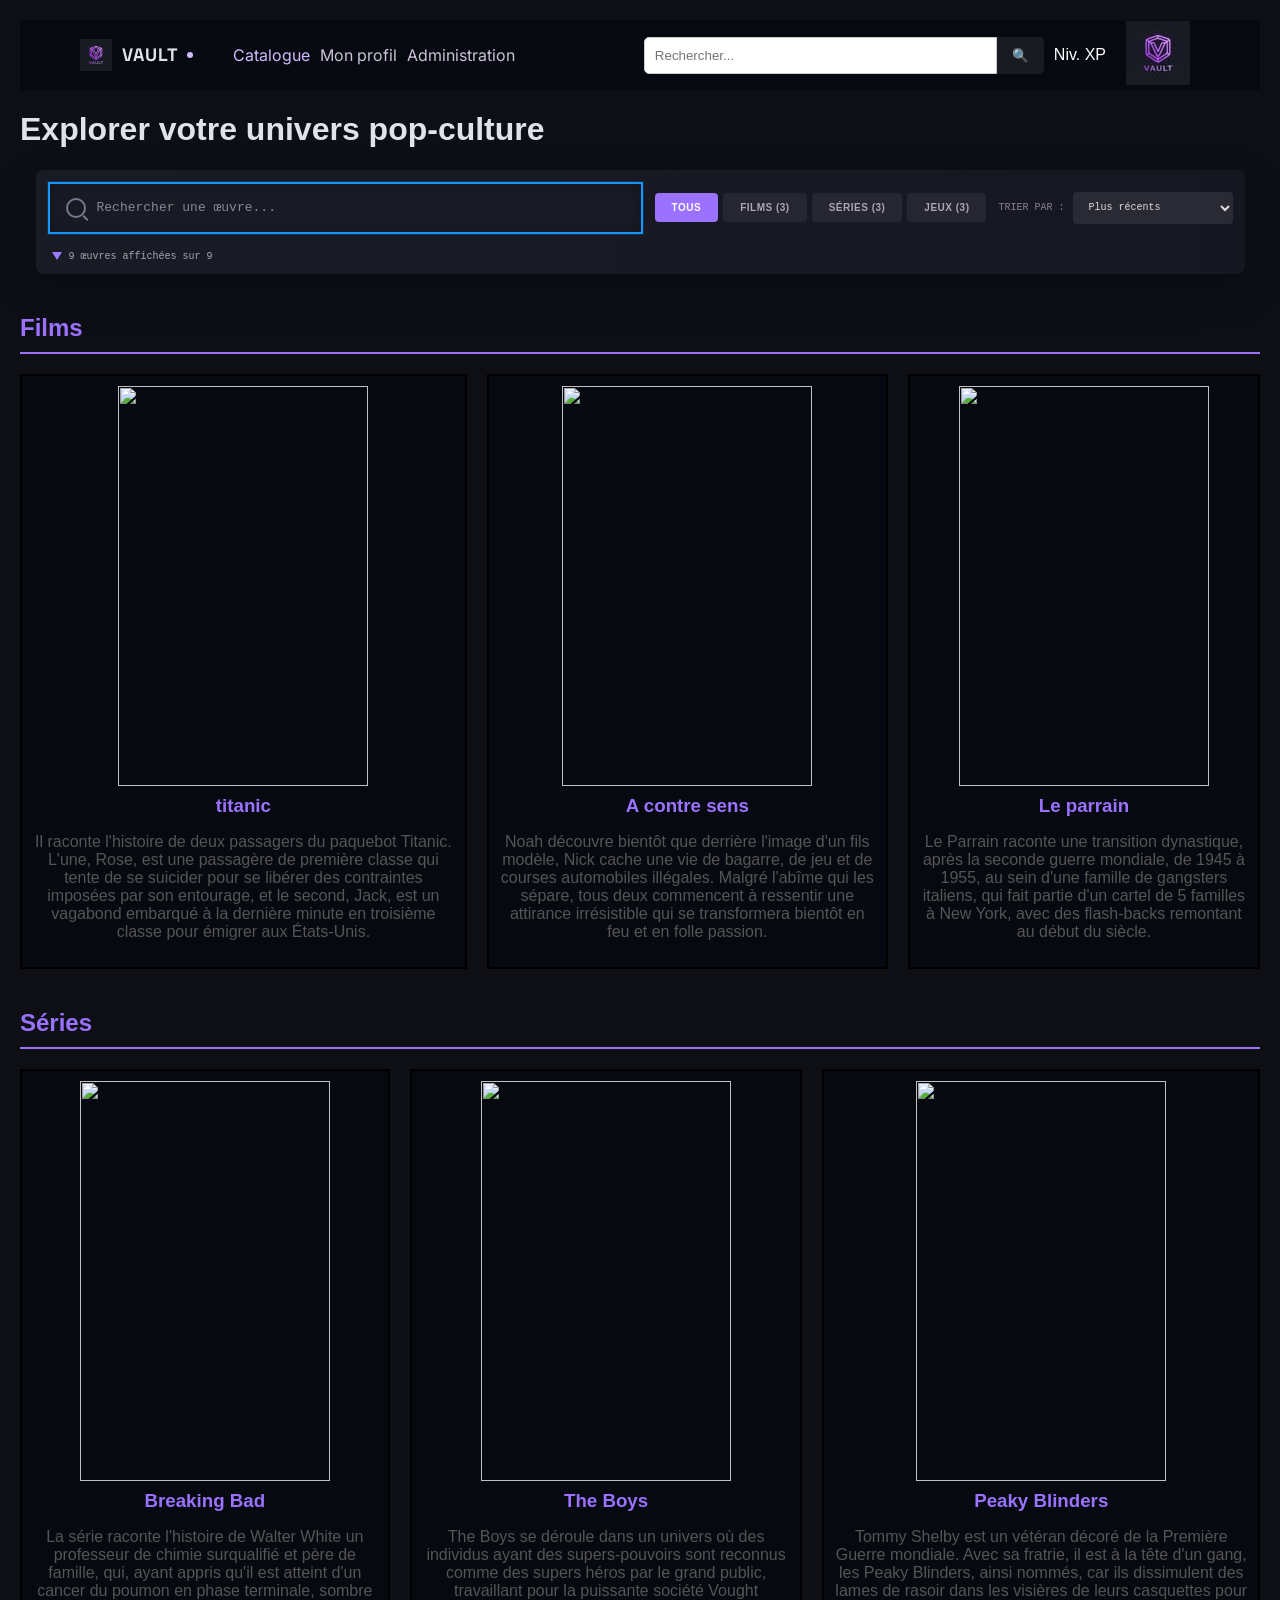
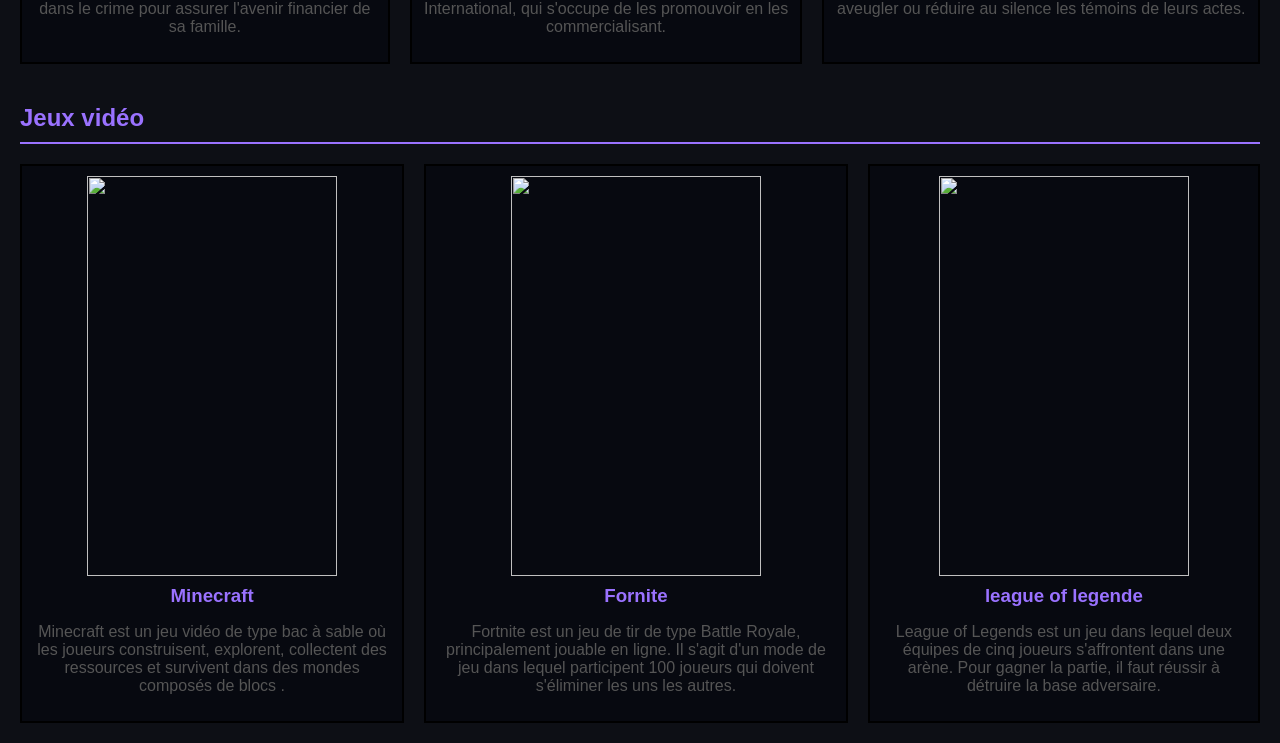
==== index.html @ b6579fc6 "Minor update" ====
<!DOCTYPE html>
<html lang="fr">
<head>
    <meta charset="UTF-8">
    <meta name="viewport" content="width=device-width, initial-scale=1.0">
    <title>Titre de ta page</title>
    <link rel="preconnect" href="https://fonts.googleapis.com">
    <link rel="preconnect" href="https://fonts.gstatic.com/" crossorigin>
    <link href="https://fonts.googleapis.com/css2?family=Poppins:ital,wght@0,100;0,200;0,300;0,400;0,500;0,600;0,700;0,800;0,900;1,100;1,200;1,300;1,400;1,500;1,600;1,700;1,800;1,900&family=Space+Grotesk:wght@300..700&display=swap" rel="stylesheet">
    <link rel="preconnect" href="https://fonts.googleapis.com">
    <link rel="preconnect" href="https://fonts.gstatic.com/" crossorigin>
    <link href="https://fonts.googleapis.com/css2?family=Inter:ital,opsz,wght@0,14..32,100..900;1,14..32,100..900&family=Poppins:ital,wght@0,100;0,200;0,300;0,400;0,500;0,600;0,700;0,800;0,900;1,100;1,200;1,300;1,400;1,500;1,600;1,700;1,800;1,900&family=Space+Grotesk:wght@300..700&display=swap" rel="stylesheet">
    <link rel="stylesheet" href="assets/css/style.css">
</head>
<body>
<header class="main-padding">
    <!-- Left part -->
    <div class="left">
        <div class="logo">
            <img src="assets/images/logo.jpg" alt="Logo" />
            <span>VAULT</span>
        </div>

        <nav>
            <ul>
                <li>
                    <a href="#" class="active">Catalogue</a>
                </li>
                <li>
                    <a href="#">Mon profil</a>
                </li>
                <li>
                    <a href="#">Administration</a>
                </li>
            </ul>
        </nav>
    </div>

    <!-- Right part -->
    <div class="right">


    <div class="search-bar">
        <input type="text" placeholder="Rechercher...">
        <button>🔍</button>
    </div>
    <div class="niv-xp">
        <a> Niv.   XP </a>

    <div calss="logo">
        <img src="assets/images/logo.jpg" alt="Logo" />

    </div>
</header>
<div class="main-padding">
</div>


<h1>Explorer votre univers pop-culture</h1>

<section class="library">

    <div class="toolbar">

        <!-- Recherche -->
        <div class="search-wrapper">
            <span class="search-icon"></span>

            <input
                    class="search-input"
                    type="text"
                    placeholder="Rechercher une œuvre..."
            >
        </div>

        <!-- Filtres -->
        <div class="filters">
            <button class="filter active">TOUS</button>
            <button class="filter">FILMS (3)</button>
            <button class="filter">SÉRIES (3)</button>
            <button class="filter">JEUX (3)</button>
        </div>

        <!-- Tri -->
        <div class="sort">
            <span>TRIER PAR :</span>

            <select>
                <option>Plus récents</option>
                <option>Plus anciens</option>
                <option>Alphabétique</option>
                <option>Note</option>
            </select>
        </div>

    </div>

    <!-- Informations -->
    <div class="bottom-bar">

        <div class="counter">
            <span class="funnel"></span>
            <span>9 œuvres affichées sur 9</span>
        </div>

    </div>

</section>

<!-- Les films -->
<h2>Films</h2>

<div class="oeuvres">

    <div class="carte">
        <div class=" image">
            <img src="https://cdng.europosters.eu/pod_public/1300/266355.jpg" alt="" />
        </div>
        <h3>titanic</h3>
        <p>Il raconte l'histoire de deux passagers du paquebot Titanic. L'une, Rose, est une passagère de première classe qui tente de se suicider pour se libérer des contraintes imposées par son entourage, et le second, Jack, est un vagabond embarqué à la dernière minute en troisième classe pour émigrer aux États-Unis.</p>
    </div>

    <div class="carte">
        <div class=" image">
            <img src="https://fr.web.img2.acsta.net/pictures/23/04/05/17/17/4725967.jpg" alt="" />
        </div>
        <h3>A contre sens</h3>
        <p>Noah découvre bientôt que derrière l'image d'un fils modèle, Nick cache une vie de bagarre, de jeu et de courses automobiles illégales. Malgré l'abîme qui les sépare, tous deux commencent à ressentir une attirance irrésistible qui se transformera bientôt en feu et en folle passion.</p>
    </div>

    <div class="carte">
        <div class=" image">
            <img src="https://media.posterlounge.com/img/products/710000/707663/707663_poster.jpg" alt="" />
        </div>
        <h3>Le parrain</h3>
        <p>Le Parrain raconte une transition dynastique, après la seconde guerre mondiale, de 1945 à 1955, au sein d'une famille de gangsters italiens, qui fait partie d'un cartel de 5 familles à New York, avec des flash-backs remontant au début du siècle.</p>
    </div>

</div>


<!-- Les séries -->
<h2>Séries</h2>

<div class="oeuvres">

    <div class="carte">
        <div class=" image">
            <img src="https://m.media-amazon.com/images/M/MV5BMzU5ZGYzNmQtMTdhYy00OGRiLTg0NmQtYjVjNzliZTg1ZGE4XkEyXkFqcGc@._V1_FMjpg_UX1000_.jpg" alt="" />
        <h3>Breaking Bad</h3>
        <p>La série raconte l'histoire de Walter White un professeur de chimie surqualifié et père de famille, qui, ayant appris qu'il est atteint d'un cancer du poumon en phase terminale, sombre dans le crime pour assurer l'avenir financier de sa famille.</p>
        </div>
    </div>


    <div class="carte">
        <div class=" image">
            <img src="https://encrypted-tbn0.gstatic.com/images?q=tbn:ANd9GcS5DU3vHasM7HF9hrRj3z1JBdordNGISVQtQku0jHF0zA&s=10" alt="" />
        <h3>The Boys</h3>
        <p>The Boys se déroule dans un univers où des individus ayant des supers-pouvoirs sont reconnus comme des supers héros par le grand public, travaillant pour la puissante société Vought International, qui s'occupe de les promouvoir en les commercialisant.</p>
        </div>
    </div>

    <div class="carte">
        <div class=" image">
            <img src="https://fr.web.img3.acsta.net/pictures/22/06/07/11/57/5231272.jpg" alt="" />
        <h3>Peaky Blinders</h3>
        <p>Tommy Shelby est un vétéran décoré de la Première Guerre mondiale. Avec sa fratrie, il est à la tête d'un gang, les Peaky Blinders, ainsi nommés, car ils dissimulent des lames de rasoir dans les visières de leurs casquettes pour aveugler ou réduire au silence les témoins de leurs actes.</p>
        </div>
    </div>

</div>
<!-- Les jeux vidéo -->
<h2>Jeux vidéo</h2>

<div class="oeuvres">

    <div class="carte">
        <div class=" image">
            <img src="https://i.ebayimg.com/images/g/Y9IAAOSwM2ddrpX2/s-l1200.jpg" alt="" />
            <h3>Minecraft</h3>
        <p>Minecraft est un jeu vidéo de type bac à sable où les joueurs construisent, explorent, collectent des ressources et survivent dans des mondes composés de blocs .</p>
        </div>
    </div>

    <div class="carte">
        <div class=" image">
            <img src="https://i.ebayimg.com/images/g/rKYAAOSwqY5fhrmq/s-l1200.jpg" alt="" class="imaj"/>
            <h3>Fornite</h3>
        <p>Fortnite est un jeu de tir de type Battle Royale, principalement jouable en ligne. Il s'agit d'un mode de jeu dans lequel participent 100 joueurs qui doivent s'éliminer les uns les autres.</p>
        </div>
    </div>

    <div class="carte">
        <div class=" image">
            <img src="https://e-enfance.org/wp-content/uploads/2021/06/League-of-legends-redimensionn%E2%80%9A.jpg" alt="" class="imaj" />
            <h3>league of legende</h3>
        <p>League of Legends est un jeu dans lequel deux équipes de cinq joueurs s'affrontent dans une arène. Pour gagner la partie, il faut réussir à détruire la base adversaire.</p>
        </div>
    </div>
</div>





</body>
</html>
---- assets/css/style.css ----
body {
    background-color: #0C0E14;
    padding: 0;
    margin: 0;
}

.main-padding {
    padding: 0 60px;
}

/**********************
* HEADER
**********************/
body header {
    display: flex;
    align-items: center;
    justify-content: space-between;
    min-height: 70px;
    background-color: #070910;
}

body header .left {
    display: flex;
    align-items: center;
}

body header .logo {
    display: flex;
    gap: 10px;
    align-items: center;
}

body header .logo img {
    height: 32px;
    width: 32px;
}

body header .logo span {
    display: flex;
    align-items: center;
    gap: 8px;
    color: #E2E2EB;
    font-family: 'Space Grotesk', Arial, Helvetica, sans-serif;
    font-weight: 700;
    letter-spacing: 1px;
    line-height: 24px;
    font-size: 18px;
}

body header .logo span::after{
    content: '';
    display: block;
    height: 6px;
    width: 6px;
    background-color: #D0BCFF;
    border-radius: 50%;
}

body header nav ul {
    display: flex;
    gap: 10px;
    list-style-type: none;
}

body header nav a {
    color: #CBC3D7;
    text-decoration: none;
    font-family: 'Inter', Arial, Helvetica, sans-serif;
}
body header nav a.active {
    color: #D0BCFF;
}

body header .right {
    display: flex;
    align-items: center;
    color: #fff;
}


/**********************
* BODY / Block 1
**********************/
.search-bar {
    display: flex;
    width: 400px;
}

.search-bar input {
    flex: 1;
    padding: 10px;
    border: 1px solid #ccc;
    border-radius: 5px 0 0 5px;
}

.search-bar button {
    padding: 10px 15px;
    border: none;
    background-color: #191B22;
    border-radius: 0 5px 5px 0;
}
.niv-xp {
    display: flex;
    align-items: center;
    gap: 20px;
    margin-inline: 10px;
}


/**********************
* BODY / oeuvre
**********************/

/* Style général de la page */

body {
    font-family: Arial, sans-serif;
    background-color: #0C0E14;
    margin: 0;
    padding: 20px;
}

/* Le titre principal */

h1 {

    color: #E2E2EB;
}

/* Les titres des catégories */

h2 {
    color: #9a72ff
;
    border-bottom: 2px solid #9a72ff
;
    padding-bottom: 10px;
    margin-top: 40px;
}

/* Contient les 3 cartes */

.oeuvres {
    display: flex;
    gap: 20px;
}

/* Une carte */

.carte {
    text-align: center;
    border: 2px solid black;
    padding: 10px;
    background-color: #070910;
}

.image img {
    width: 250px;
    height: 400px;
}

.carte h3 {
    margin: 5px 0 5px 0;
}

.carte p {
    margin: 10;
}


/* Titre d'une œuvre */

.carte h3 {
    color: #9a72ff;
}

/* Texte */

.carte p {
    color: #555555;
}
body {
    min-height: 100vh;
    background: #0d0f15;
    color: #d7d4df;
    font-family: Arial, Helvetica, sans-serif;
    padding: 20px;
}

.library {
    max-width: 1185px;
    margin: 0 auto;
    padding: 12px;
    border-radius: 8px;
    background:
            linear-gradient(
                    90deg,
                    rgba(25, 27, 37, 0.98),
                    rgba(22, 23, 33, 0.98)
            );
    box-shadow: 0 15px 40px rgba(0, 0, 0, .25);
}

/* Première ligne */
.toolbar {
    display: flex;
    align-items: center;
    gap: 12px;
}

/* Recherche */
.search-wrapper {
    height: 48px;
    flex: 1;
    min-width: 300px;

    display: flex;
    align-items: center;

    padding: 0 16px;

    border: 2px solid #1497ff;
    background: #181a24;

    box-shadow:
            0 0 0 1px rgba(20, 151, 255, .15),
            inset 0 0 15px rgba(0, 0, 0, .2);
}

.search-icon {
    width: 16px;
    height: 16px;
    margin-right: 9px;

    border: 2px solid #77788a;
    border-radius: 50%;

    position: relative;
    flex-shrink: 0;
}

.search-icon::after {
    content: "";
    position: absolute;

    width: 7px;
    height: 2px;

    background: #77788a;

    right: -5px;
    bottom: -3px;

    transform: rotate(45deg);
    border-radius: 2px;
}

.search-input {
    width: 100%;
    border: 0;
    outline: 0;

    background: transparent;
    color: #eee;

    font-family: monospace;
    font-size: 13px;
}

.search-input::placeholder {
    color: #8a8792;
    opacity: 1;
}

.search-input:focus {
    outline: 1px dotted #159cff;
    outline-offset: 3px;
}

/* Filtres */
.filters {
    display: flex;
    gap: 5px;
    flex-shrink: 0;
}

.filter {
    height: 29px;

    padding: 0 17px;

    border: 0;
    border-radius: 4px;

    background: #252630;
    color: #aaa8b4;

    font-size: 10px;
    font-weight: 700;
    letter-spacing: .5px;

    cursor: pointer;
    transition: .2s ease;
}

.filter:hover {
    background: #30313e;
    color: white;
}

.filter.active {
    background: #9a72ff;
    color: white;
}

/* Tri */
.sort {
    display: flex;
    align-items: center;
    gap: 8px;

    margin-left: auto;

    color: #85818f;
    font-family: monospace;
    font-size: 10px;
    white-space: nowrap;
}

.sort select {
    height: 32px;
    min-width: 160px;

    padding: 0 12px;

    border: 0;
    border-radius: 4px;

    background: #292a34;
    color: #ddd;

    font-size: 10px;
    font-family: monospace;

    outline: none;
    cursor: pointer;
}

/* Ligne inférieure */
.bottom-bar {
    display: flex;
    align-items: center;
    justify-content: space-between;

    padding: 17px 4px 0;
}

.counter {
    display: flex;
    align-items: center;
    gap: 7px;

    color: #a8a5b0;

    font-family: monospace;
    font-size: 10px;
}

.funnel {
    width: 0;
    height: 0;

    border-left: 5px solid transparent;
    border-right: 5px solid transparent;
    border-top: 8px solid #9b7cff;

    position: relative;
}

.funnel::after {
    content: "";
    position: absolute;

    width: 2px;s
    height: 4px;

    background: #9b7cff;

    left: -1px;
    top: 7px;
}

.status {
    color: #77737f;
    font-family: monospace;
    font-size: 10px;
    font-style: italic;
}

/* Responsive */
@media (max-width: 900px) {
    .toolbar {
        flex-wrap: wrap;
    }

    .search-wrapper {
        width: 100%;
        flex-basis: 100%;
    }

    .sort {
        margin-left: 0;
    }
}

@media (max-width: 600px) {
    body {
        padding: 10px;
    }

    .library {
        padding: 10px;
    }

    .filters {
        width: 100%;
        overflow-x: auto;
    }

    .filter {
        flex: 1;
        padding: 0 12px;
    }

    .sort {
        width: 100%;
        justify-content: space-between;
    }

    .sort select {
        flex: 1;
        max-width: 180px;
    }

    .bottom-bar {
        align-items: flex-start;
        flex-direction: column;
        gap: 12px;
    }

    .status {
        align-self: flex-end;
    }

.imaj {
    border-radius: 12px;
}
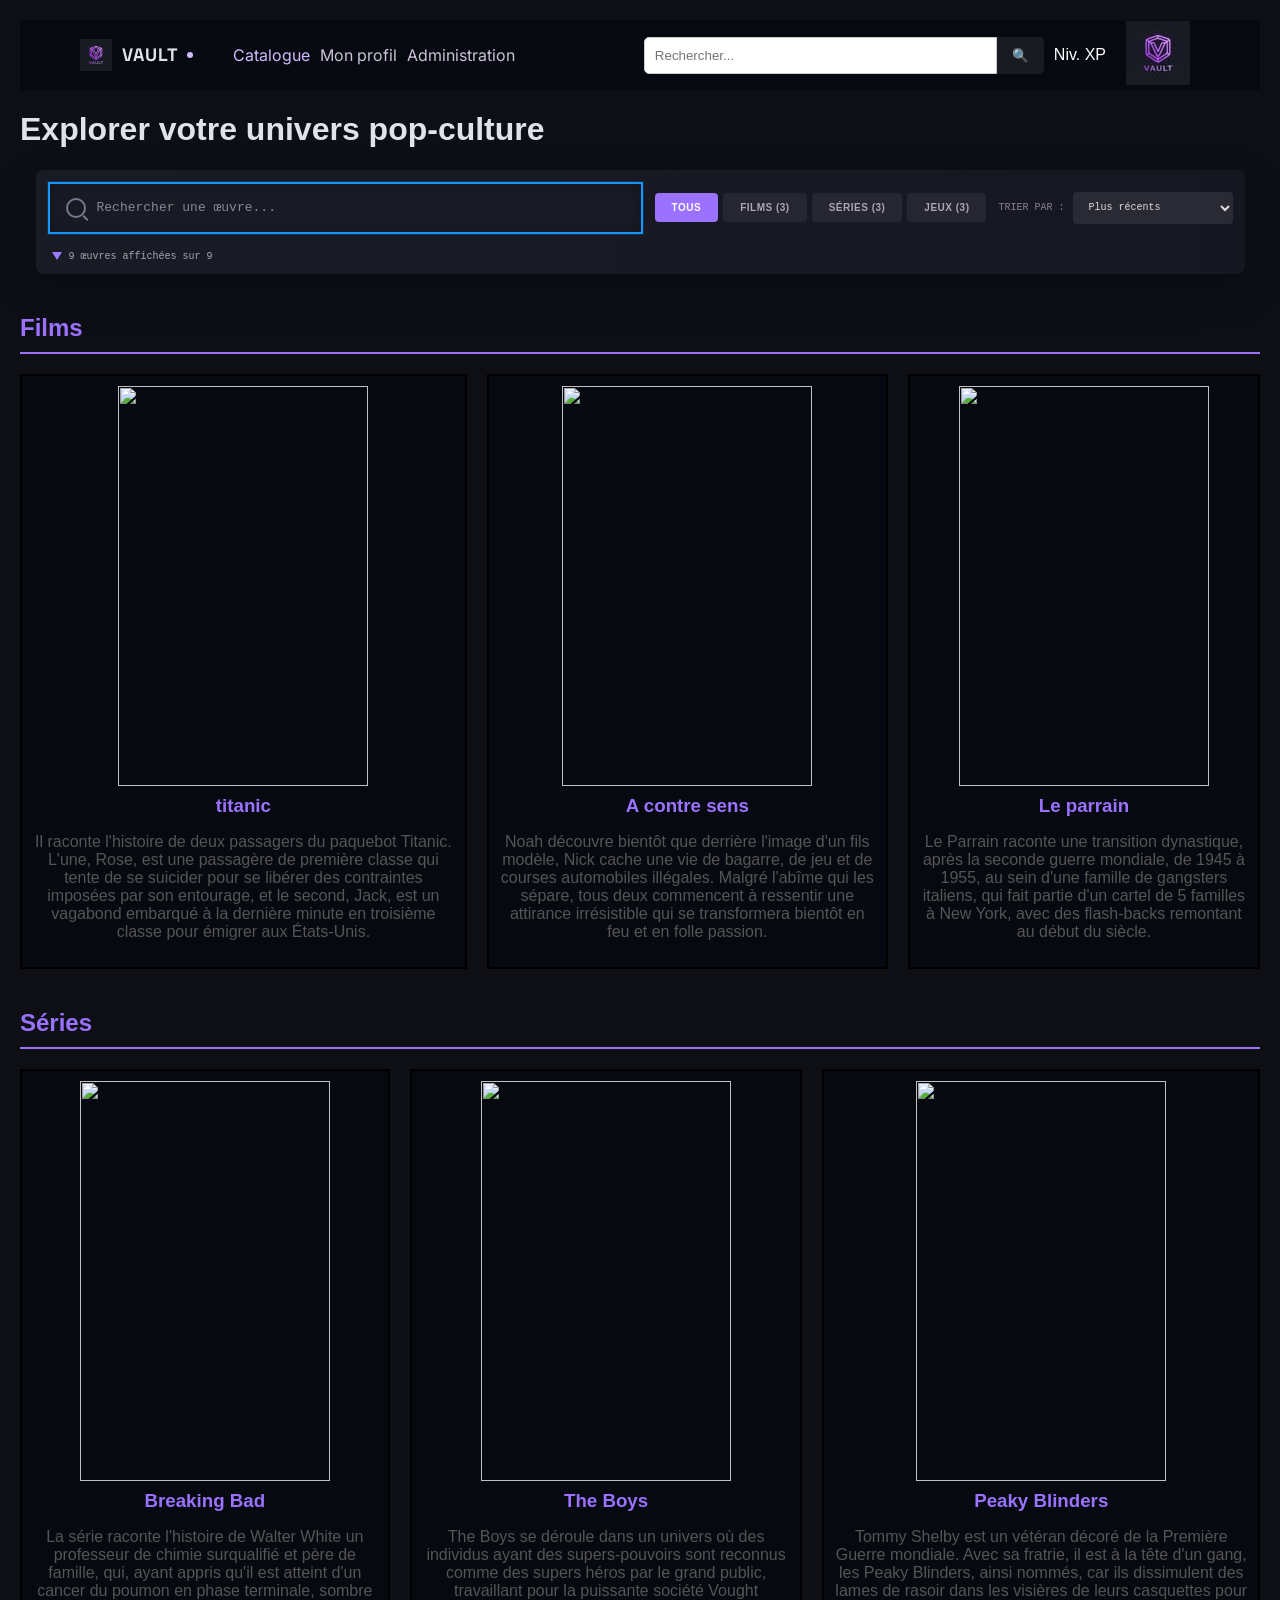
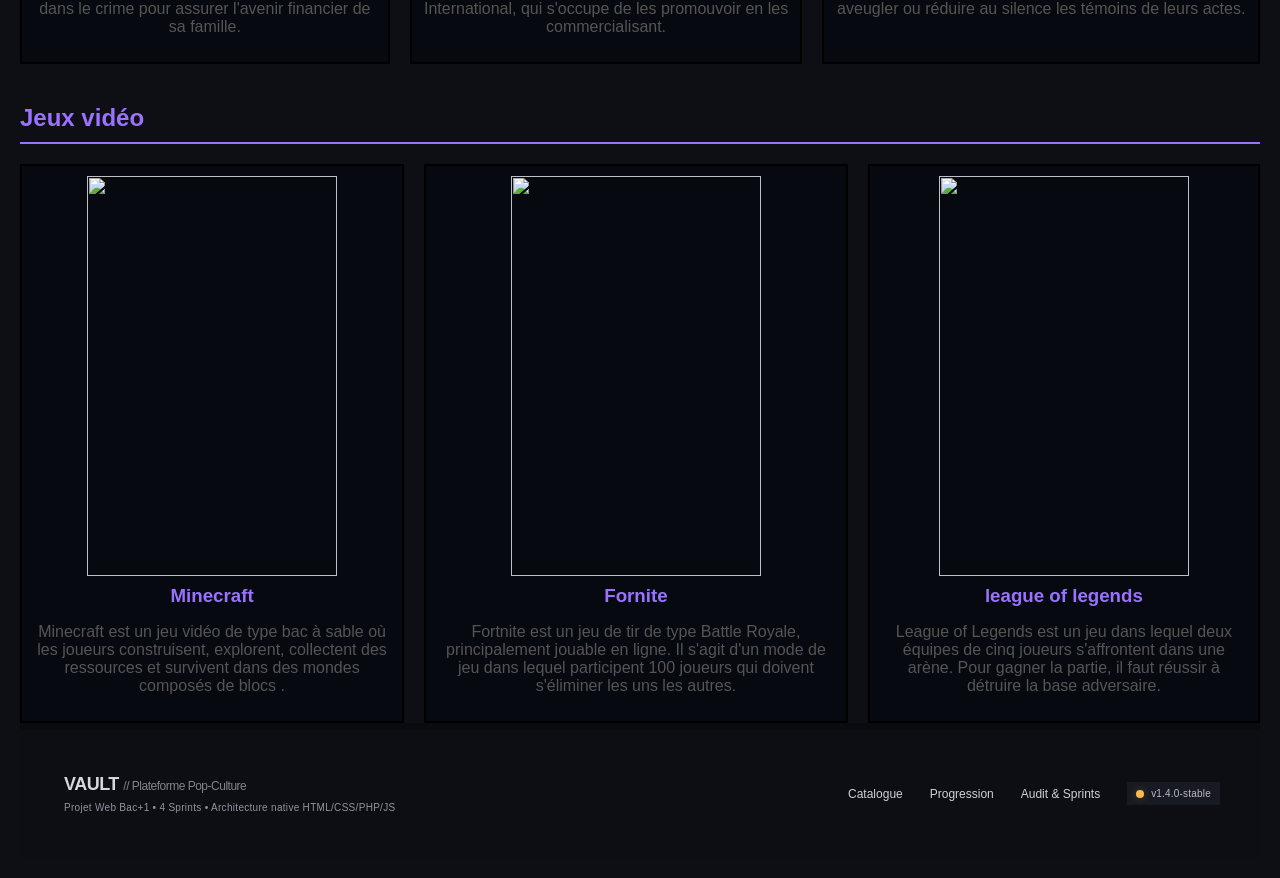
==== commit 410a6703: "merge footer into main" ====
--- a/index.html
+++ b/index.html
@@ -107,7 +107,7 @@
 
 </section>
 
-<!-- Les films -->
+<!-- films -->
 <h2>Films</h2>
 
 <div class="oeuvres">
@@ -139,7 +139,7 @@
 </div>
 
 
-<!-- Les séries -->
+<!-- séries -->
 <h2>Séries</h2>
 
 <div class="oeuvres">
@@ -170,7 +170,7 @@
     </div>
 
 </div>
-<!-- Les jeux vidéo -->
+<!-- Video games -->
 <h2>Jeux vidéo</h2>
 
 <div class="oeuvres">
@@ -194,15 +194,36 @@
     <div class="carte">
         <div class=" image">
             <img src="https://e-enfance.org/wp-content/uploads/2021/06/League-of-legends-redimensionn%E2%80%9A.jpg" alt="" class="imaj" />
-            <h3>league of legende</h3>
+            <h3>league of legends</h3>
         <p>League of Legends est un jeu dans lequel deux équipes de cinq joueurs s'affrontent dans une arène. Pour gagner la partie, il faut réussir à détruire la base adversaire.</p>
         </div>
     </div>
 </div>
 
-
-
-
-
+<footer class="navbar">
+
+    <div class="brand">
+        <div class="brand-title">
+            VAULT
+            <span>// Plateforme Pop-Culture</span>
+        </div>
+
+        <div class="subtitle">
+            Projet Web Bac+1 • 4 Sprints • Architecture native HTML/CSS/PHP/JS
+        </div>
+    </div>
+
+    <nav class="nav">
+        <a href="#">Catalogue</a>
+        <a href="#">Progression</a>
+        <a href="#">Audit &amp; Sprints</a>
+
+        <div class="version">
+            <span class="version-dot"></span>
+            v1.4.0-stable
+        </div>
+    </nav>
+
+</footer>
 </body>
 </html>
--- a/assets/css/style.css
+++ b/assets/css/style.css
@@ -454,4 +454,102 @@
 
 .imaj {
     border-radius: 12px;
-}+}
+
+    body {background:
+            #f4f4f4;
+    }
+    font-family: "Courier New", monospace;
+}
+
+.navbar {
+    height: 128px;
+    background: #0c0e13;
+    color: #d8d5df;
+
+    display: flex;
+    align-items: center;
+    justify-content: space-between;
+
+    padding: 0 40px 0 44px;
+    border-top: 7px solid #090b10;
+}
+
+/* Partie gauche */
+.brand {
+    display: flex;
+    flex-direction: column;
+    gap: 7px;
+}
+
+.brand-title {
+    font-size: 18px;
+    font-weight: 700;
+    letter-spacing: -0.5px;
+}
+
+.brand-title span {
+    color: #85818e;
+    font-size: 12px;
+    font-weight: 400;
+}
+
+.subtitle {
+    color: #96919f;
+    font-size: 10px;
+    letter-spacing: 0.3px;
+}
+
+/* Navigation */
+.nav {
+    display: flex;
+    align-items: center;
+    gap: 27px;
+}
+
+.nav a {
+    color: #d3cedb;
+    text-decoration: none;
+    font-size: 12px;
+    transition: color 0.2s ease;
+}
+
+.nav a:hover {
+    color: #ffffff;
+}
+
+/* Badge */
+.version {
+    display: flex;
+    align-items: center;
+    gap: 7px;
+
+    background: #171a22;
+    padding: 6px 9px;
+
+    color: #bdb9c5;
+    font-size: 10px;
+    letter-spacing: 0.2px;
+}
+
+.version-dot {
+    width: 8px;
+    height: 8px;
+    border-radius: 50%;
+    background: #ffb84d;
+    box-shadow: 0 0 8px rgba(255, 184, 77, 0.25);
+}
+
+@media (max-width: 700px) {
+    .navbar {
+        height: auto;
+        padding: 25px;
+        gap: 25px;
+        flex-direction: column;
+        align-items: flex-start;
+    }
+
+    .nav {
+        flex-wrap: wrap;
+        gap: 15px 20px;
+    }
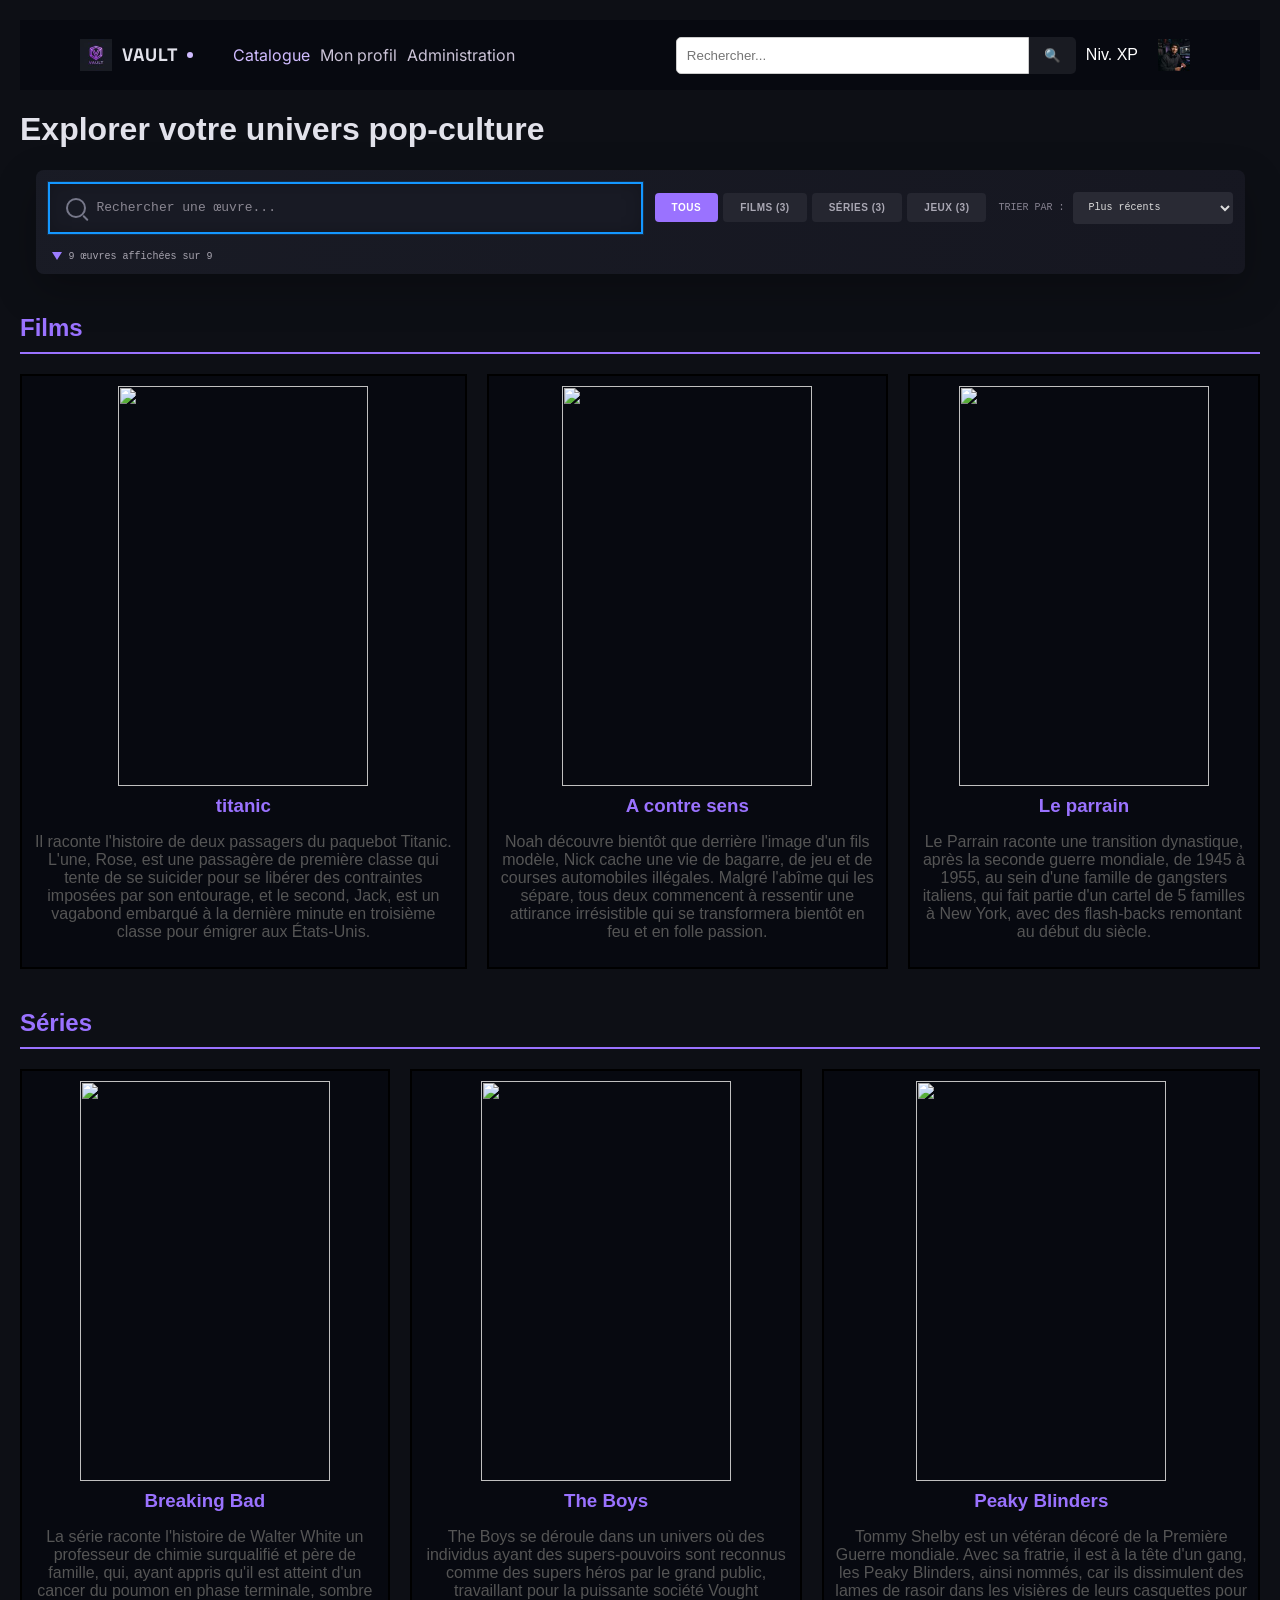
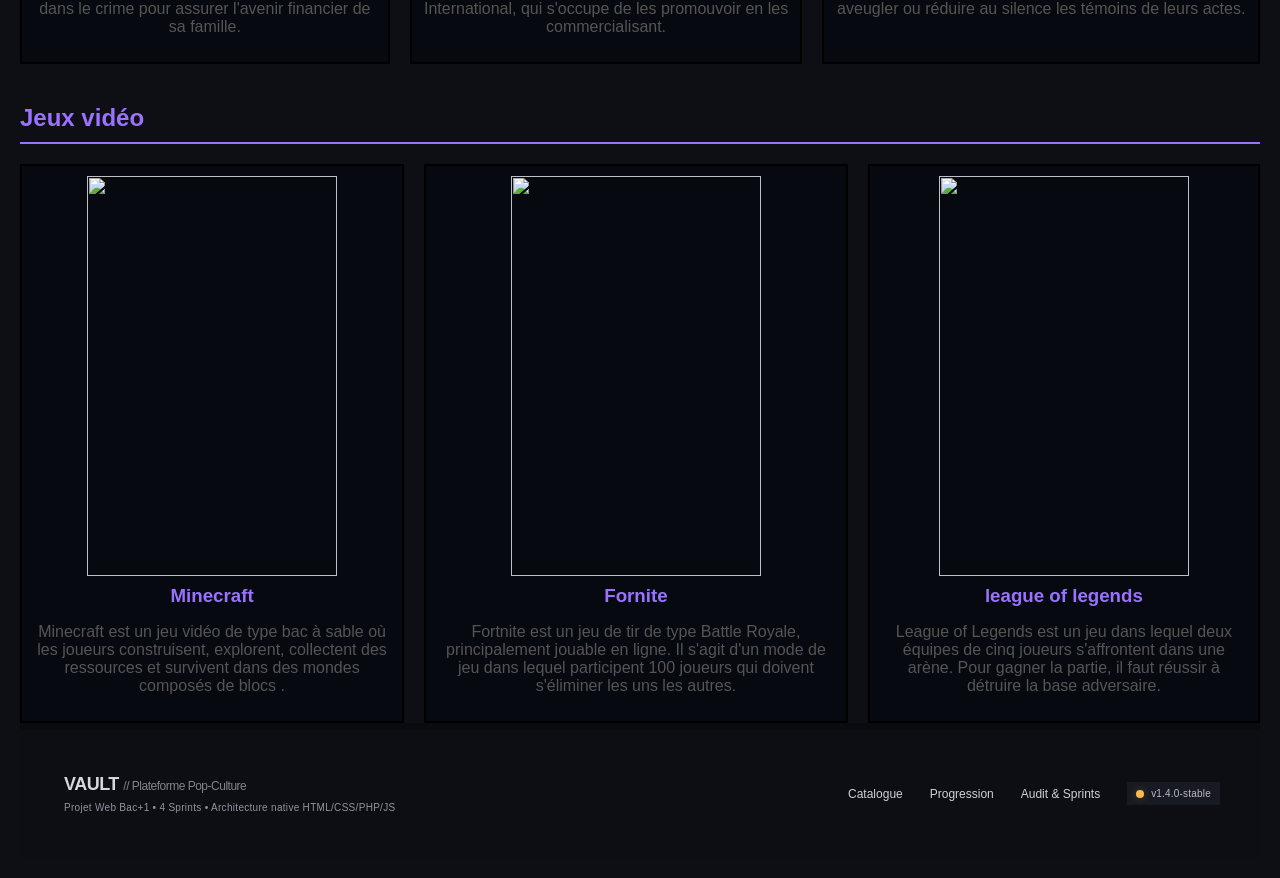
==== commit 5a90c94f: "modification image" ====
--- a/index.html
+++ b/index.html
@@ -47,8 +47,8 @@
     <div class="niv-xp">
         <a> Niv.   XP </a>
 
-    <div calss="logo">
-        <img src="assets/images/logo.jpg" alt="Logo" />
+    <div class="logo">
+        <img src="assets/images/profile.jpg" alt="Logo" />
 
     </div>
 </header>
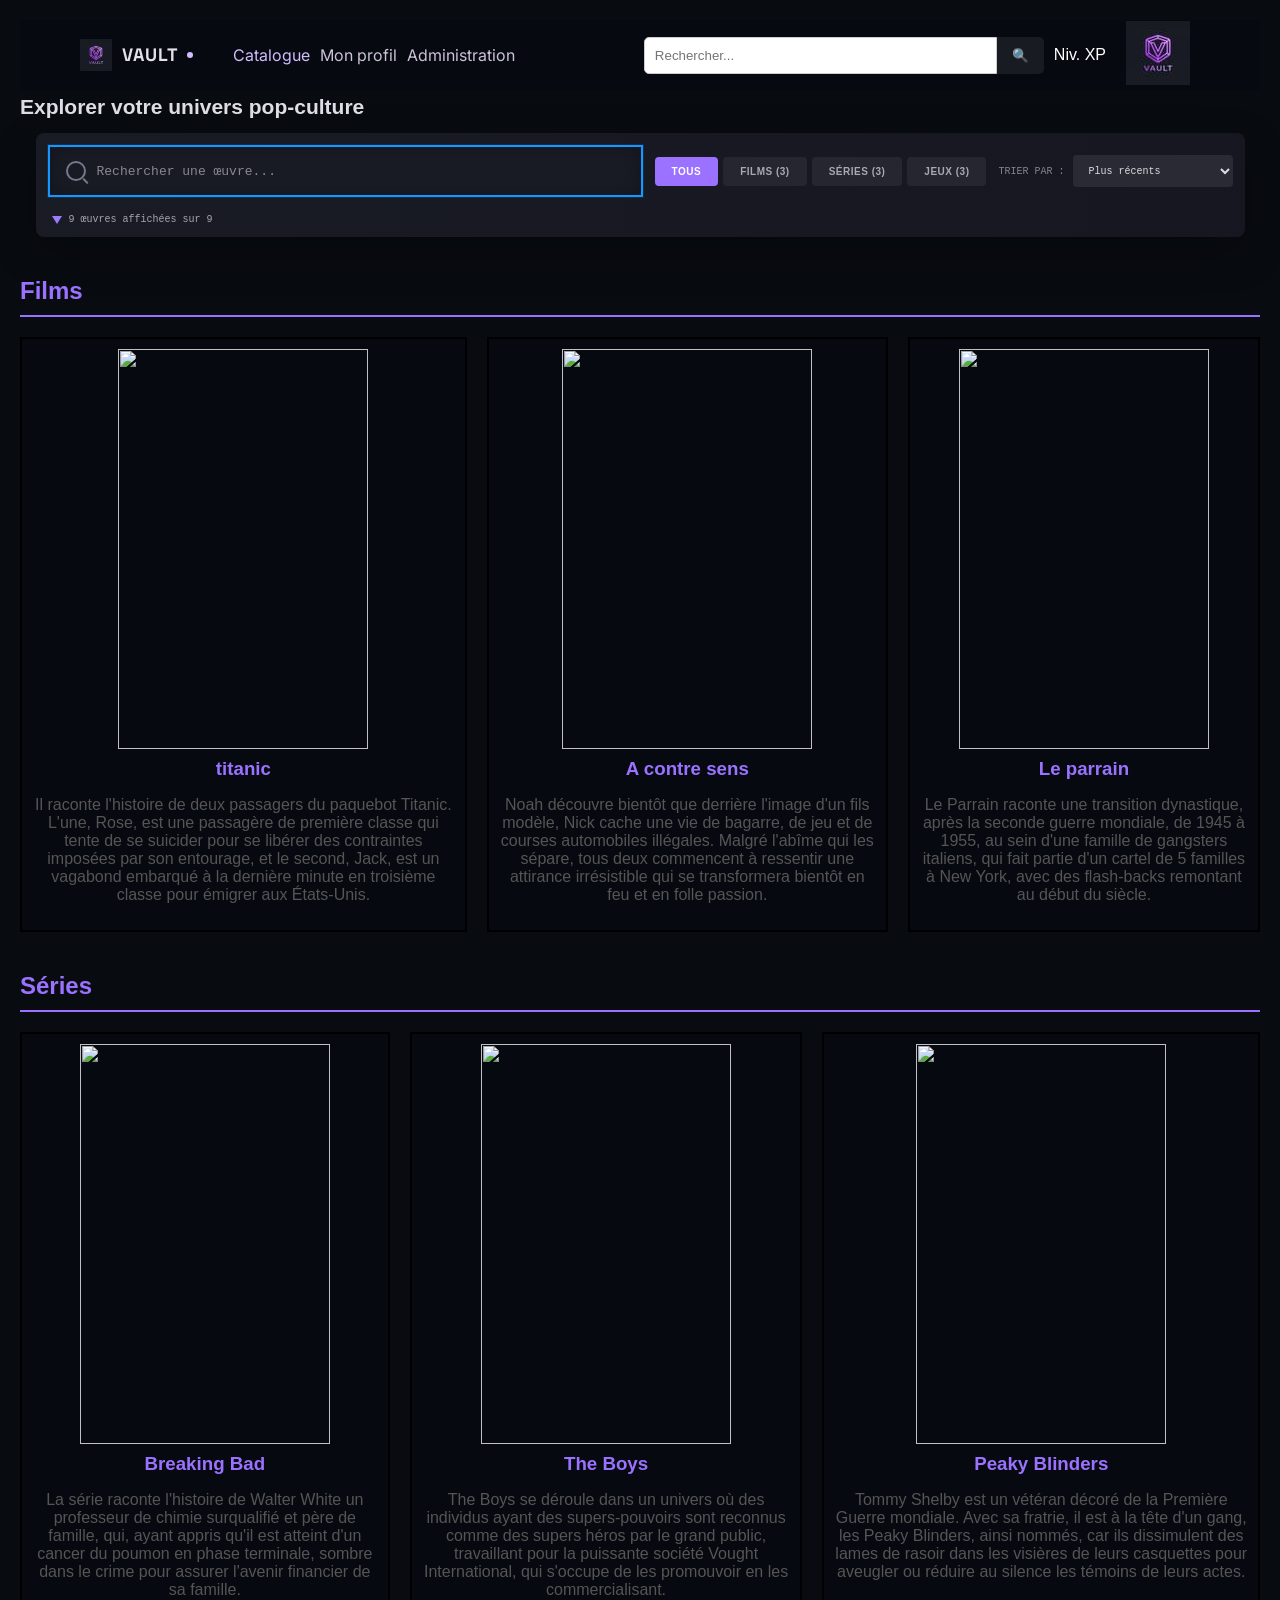
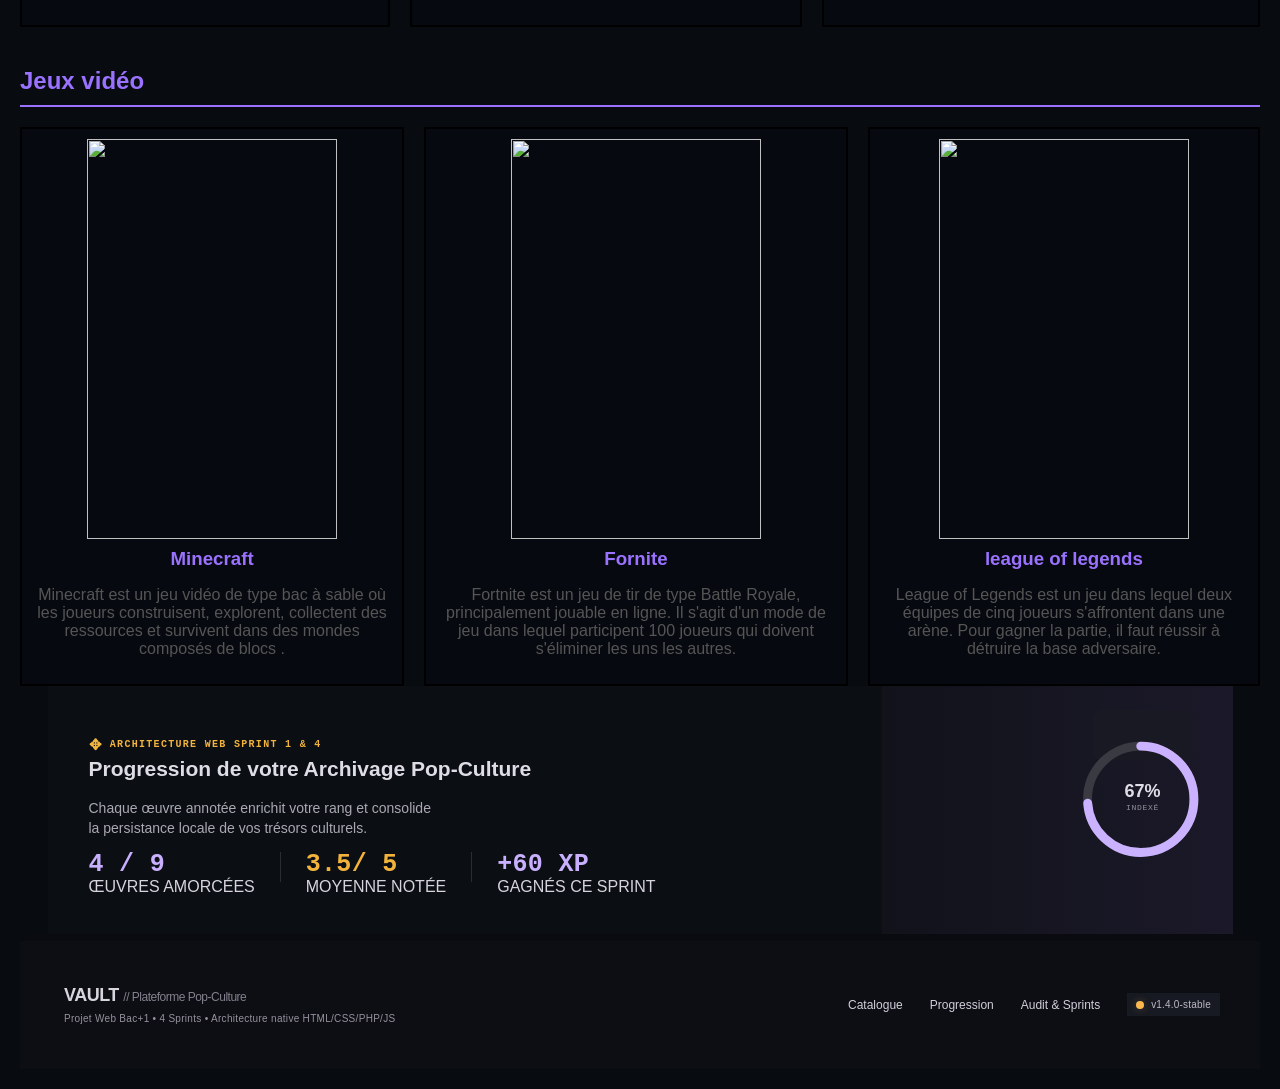
==== commit d6c71c51: "merge xp into main" ====
--- a/index.html
+++ b/index.html
@@ -47,8 +47,8 @@
     <div class="niv-xp">
         <a> Niv.   XP </a>
 
-    <div class="logo">
-        <img src="assets/images/profile.jpg" alt="Logo" />
+    <div calss="logo">
+        <img src="assets/images/logo.jpg" alt="Logo" />
 
     </div>
 </header>
@@ -200,6 +200,74 @@
     </div>
 </div>
 
+
+<section class="card">
+
+    <div class="content">
+
+        <div class="eyebrow">
+            ARCHITECTURE WEB SPRINT 1 & 4
+        </div>
+
+        <h1>Progression de votre Archivage Pop-Culture</h1>
+
+        <p class="description">
+            Chaque œuvre annotée enrichit votre rang et consolide la persistance locale de vos trésors culturels.
+        </p>
+
+        <div class="stats">
+
+            <div class="stat">
+                <div class="value purple">4 / 9</div>
+                <div class="label">ŒUVRES AMORCÉES</div>
+            </div>
+
+            <div class="stat">
+                <div class="value orange">3.5/ 5</div>
+                <div class="label">MOYENNE NOTÉE</div>
+            </div>
+
+            <div class="stat">
+                <div class="value purple">+60 XP</div>
+                <div class="label">GAGNÉS CE SPRINT</div>
+            </div>
+
+        </div>
+
+    </div>
+
+    <div class="progress-container">
+
+        <div class="circle">
+
+            <svg viewBox="0 0 150 150">
+                <circle
+                        class="circle-bg"
+                        cx="73"
+                        cy="73"
+                        r="60"
+                />
+
+                <circle
+                        class="circle-progress"
+                        cx="73"
+                        cy="73"
+                        r="60"
+                />
+            </svg>
+
+            <div class="circle-text">
+                <span class="percentage">67%</span>
+                <span class="indexed">INDEXÉ</span>
+            </div>
+
+        </div>
+
+    </div>
+
+</section>
+
+
 <footer class="navbar">
 
     <div class="brand">
--- a/assets/css/style.css
+++ b/assets/css/style.css
@@ -552,4 +552,374 @@
     .nav {
         flex-wrap: wrap;
         gap: 15px 20px;
+    }
+}
+    body {
+        background: #080b10;
+        font-family: Arial, Helvetica, sans-serif;
+    }
+
+
+    /* =====================================================
+       BLOC PRINCIPAL
+    ===================================================== */
+
+    .card {
+        position: relative;
+
+        width: 1185px;
+        height: 248px;
+
+        margin: 0 auto;
+
+        overflow: hidden;
+
+        background:
+                linear-gradient(
+                        90deg,
+                        #0b0e13 0%,
+                        #0b0e13 70.4%,
+                        #11121a 70.4%,
+                        #1b1929 100%
+                );
+    }
+
+
+    /* =====================================================
+       CONTENU GAUCHE
+    ===================================================== */
+
+    .content {
+        position: absolute;
+
+        left: 41px;
+        top: 52px;
+
+        width: 760px;
+    }
+
+
+    /* =====================================================
+       PETITE LIGNE ORANGE
+    ===================================================== */
+
+    .eyebrow {
+        height: 14px;
+
+        display: flex;
+        align-items: center;
+
+        color: #f3b43d;
+
+        font-family: "Courier New", monospace;
+        font-size: 10px;
+        font-weight: bold;
+
+        letter-spacing: 1.3px;
+        white-space: nowrap;
+    }
+
+    .eyebrow::before {
+        content: "✥";
+
+        display: inline-block;
+
+        margin-right: 7px;
+
+        color: #f3b43d;
+
+        font-family: Arial, sans-serif;
+        font-size: 15px;
+    }
+
+
+    /* =====================================================
+       TITRE
+    ===================================================== */
+
+    h1 {
+        margin-top: 4px;
+
+        color: #dedce5;
+
+        font-size: 21px;
+        line-height: 25px;
+
+        font-weight: 700;
+    }
+
+
+    /* =====================================================
+       DESCRIPTION
+    ===================================================== */
+
+    .description {
+        width: 350px;
+
+        margin-top: 2px;
+
+        color: #aaa9b3;
+
+        font-size: 14px;
+        line-height: 20px;
+
+        font-weight: 400;
+    }
+
+
+    /* =====================================================
+       STATISTIQUES
+    ===================================================== */
+
+    .stats {
+        display: flex;
+        align-items: flex-start;
+
+        margin-top: 14px;
+    }
+
+
+    /* chaque bloc */
+
+    .stat {
+        height: 30px;
+
+        display: flex;
+        flex-direction: column;
+
+        padding-right: 25px;
+    }
+
+
+    /* séparateur */
+
+    .stat + .stat {
+        padding-left: 25px;
+
+        border-left: 1px solid #2a2d34;
+    }
+
+
+    /* =====================================================
+       VALEURS
+    ===================================================== */
+
+    .value {
+        height: 26px;
+
+        font-family: "Courier New", monospace;
+
+        font-size: 25px;
+        line-height: 26px;
+
+        font-weight: bold;
+
+        letter-spacing: 0.3px;
+    }
+
+
+    /* violet */
+
+    .purple {
+        color: #c8b0ff;
+    }
+
+
+    /* orange */
+
+    .orange {
+        color: #f2b33c;
+    }
+
+    /* =====================================================
+       BLOC DE DROITE
+    ===================================================== */
+
+    .progress-container {
+        position: absolute;
+
+        top: 24px;
+        right: 40px;
+
+        width: 100px;
+        height: 50px;
+
+        border-radius: 8px;
+
+        background: #191923;
+
+        display: flex;
+        flex-direction: column;
+        align-items: center;
+    }
+
+
+    /* =====================================================
+       CERCLE
+    ===================================================== */
+
+    .circle {
+        position: relative;
+
+        width: 133px;
+        height: 133px;
+
+        margin-top: 21px;
+    }
+
+
+    /* SVG */
+
+    .circle svg {
+        position: absolute;
+
+        left: 0;
+        top: 0;
+
+        width: 133px;
+        height: 133px;
+
+        transform: rotate(-90deg);
+    }
+
+
+    /* cercle gris */
+
+    .circle-bg {
+        fill: none;
+
+        stroke: #3a3a43;
+
+        stroke-width: 10;
+    }
+
+
+    /* cercle violet */
+
+    .circle-progress {
+        fill: none;
+
+        stroke: #cbb2ff;
+
+        stroke-width: 10;
+
+        stroke-linecap: round;
+
+        /*
+           circonférence :
+           2 × π × 66 ≈ 414.69
+
+           67% = 277.83
+        */
+
+        stroke-dasharray: 414.69;
+        stroke-dashoffset: 136.86;
+    }
+
+
+    /* =====================================================
+       TEXTE DU CERCLE
+    ===================================================== */
+
+    .circle-text {
+        position: absolute;
+
+        left: 0;
+        top: 0;
+
+        width: 133px;
+        height: 133px;
+
+        display: flex;
+        flex-direction: column;
+
+        align-items: center;
+        justify-content: center;
+    }
+
+
+    /* 67% */
+
+    .percentage {
+        color: #dfdde6;
+
+        font-size: 18px;
+        line-height: 19px;
+
+        font-weight: 600;
+    }
+
+
+    /* INDEXÉ */
+
+    .indexed {
+        margin-top: 2px;
+
+        color: #92909a;
+
+        font-family: "Courier New", monospace;
+
+        font-size: 8px;
+        line-height: 9px;
+
+        letter-spacing: 0.7px;
+    }
+
+
+    /* =====================================================
+       RESPONSIVE
+    ===================================================== */
+
+    @media (max-width: 900px) {
+
+        .card {
+            width: 100%;
+        }
+
+        .content {
+            left: 30px;
+        }
+
+        .progress-container {
+            right: 25px;
+        }
+    }
+
+
+    @media (max-width: 700px) {
+
+        .card {
+            height: auto;
+            min-height: 600px;
+
+            background: #0b0e13;
+        }
+
+        .content {
+            position: relative;
+
+            left: auto;
+            top: auto;
+
+            width: auto;
+
+            padding: 40px 25px;
+        }
+
+        .description {
+            width: 100%;
+        }
+
+        .stats {
+            flex-wrap: wrap;
+        }
+
+        .progress-container {
+            position: relative;
+
+            top: auto;
+            right: auto;
+
+            margin: 0 auto 30px;
+        }
     }
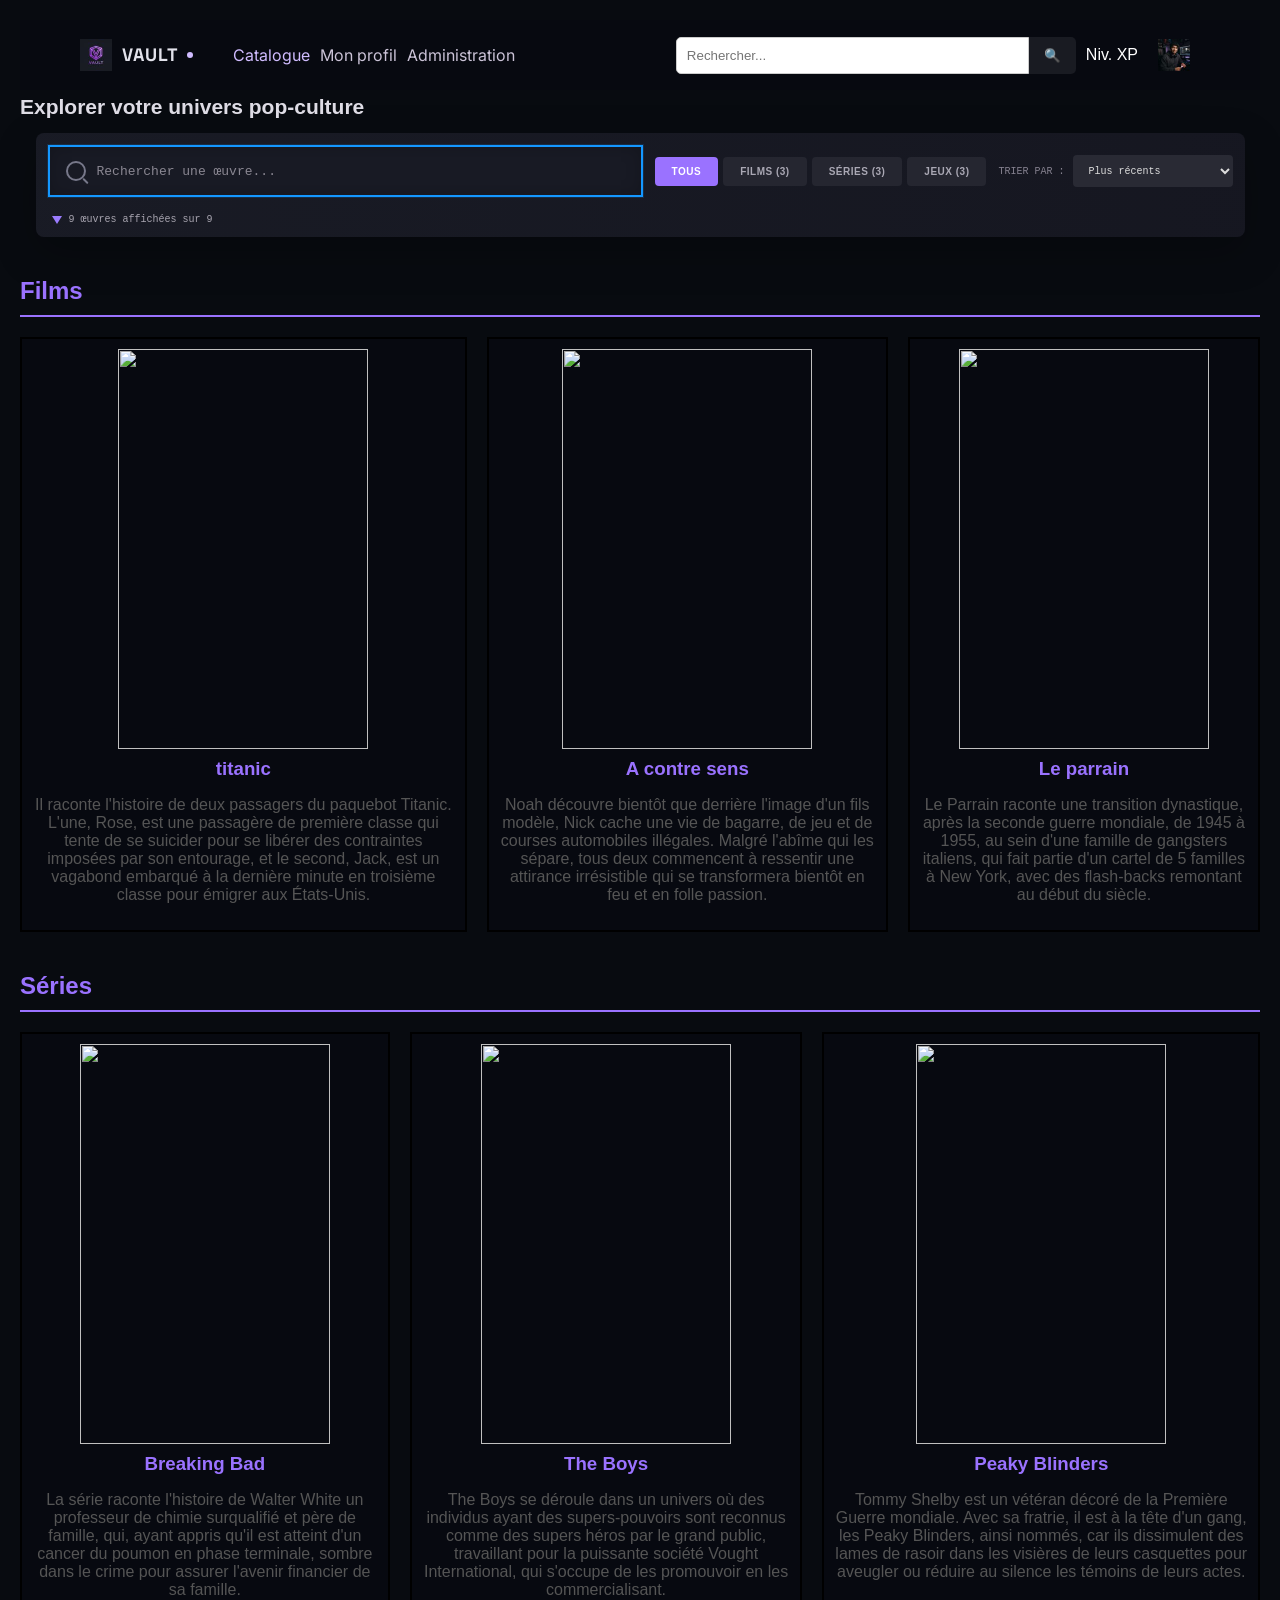
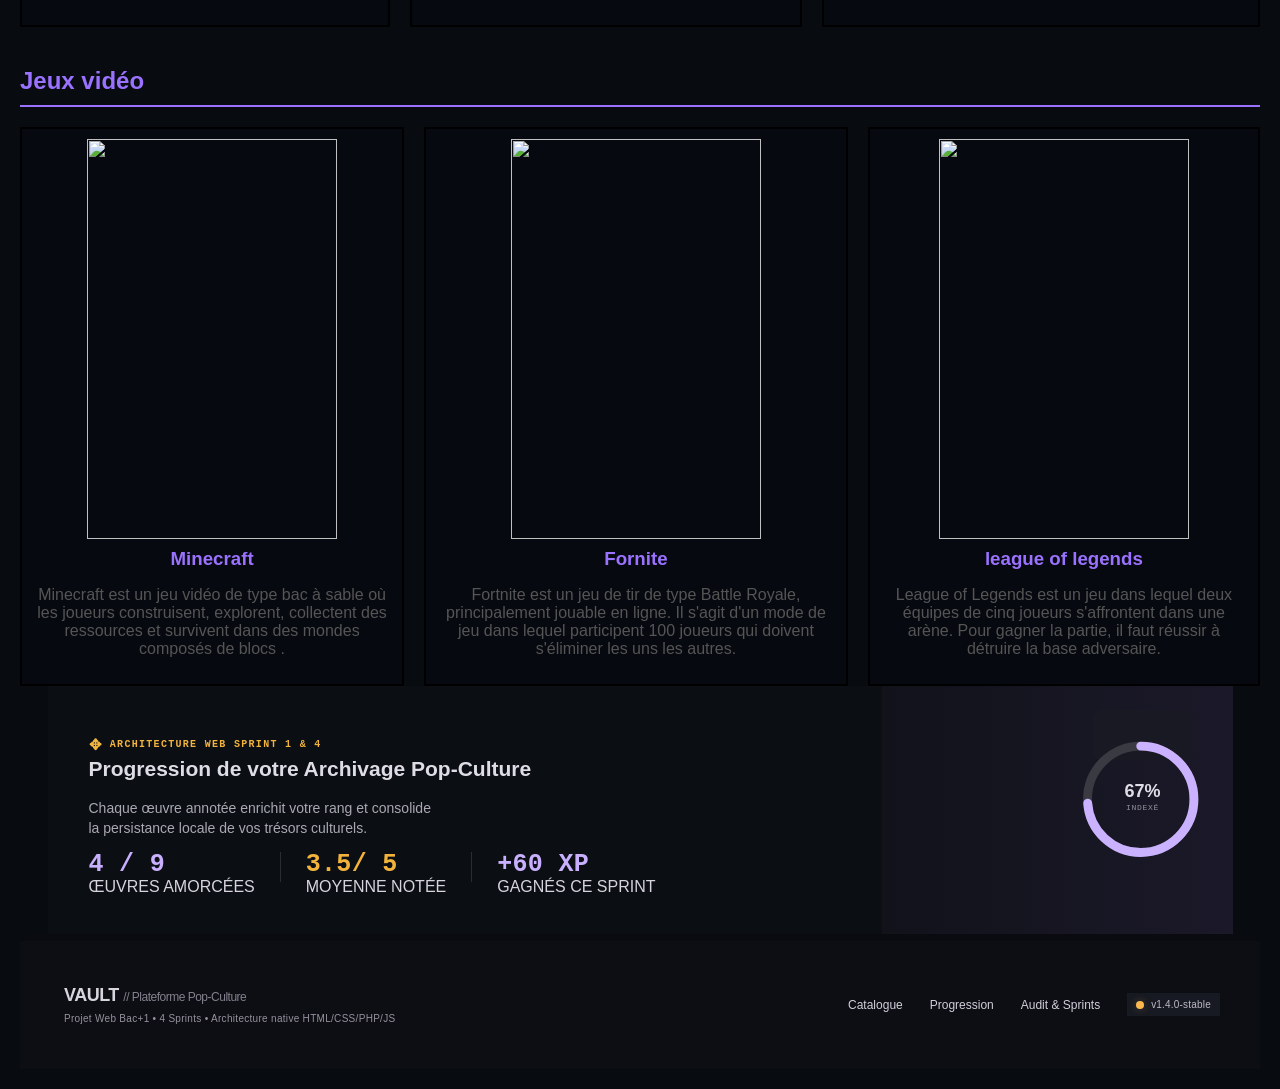
==== commit c83a7608: "Merge branch 'main' of https://github.com/yanisb2007/Vault # Please enter a commit message to explai" ====
--- a/index.html
+++ b/index.html
@@ -47,8 +47,8 @@
     <div class="niv-xp">
         <a> Niv.   XP </a>
 
-    <div calss="logo">
-        <img src="assets/images/logo.jpg" alt="Logo" />
+    <div class="logo">
+        <img src="assets/images/profile.jpg" alt="Logo" />
 
     </div>
 </header>
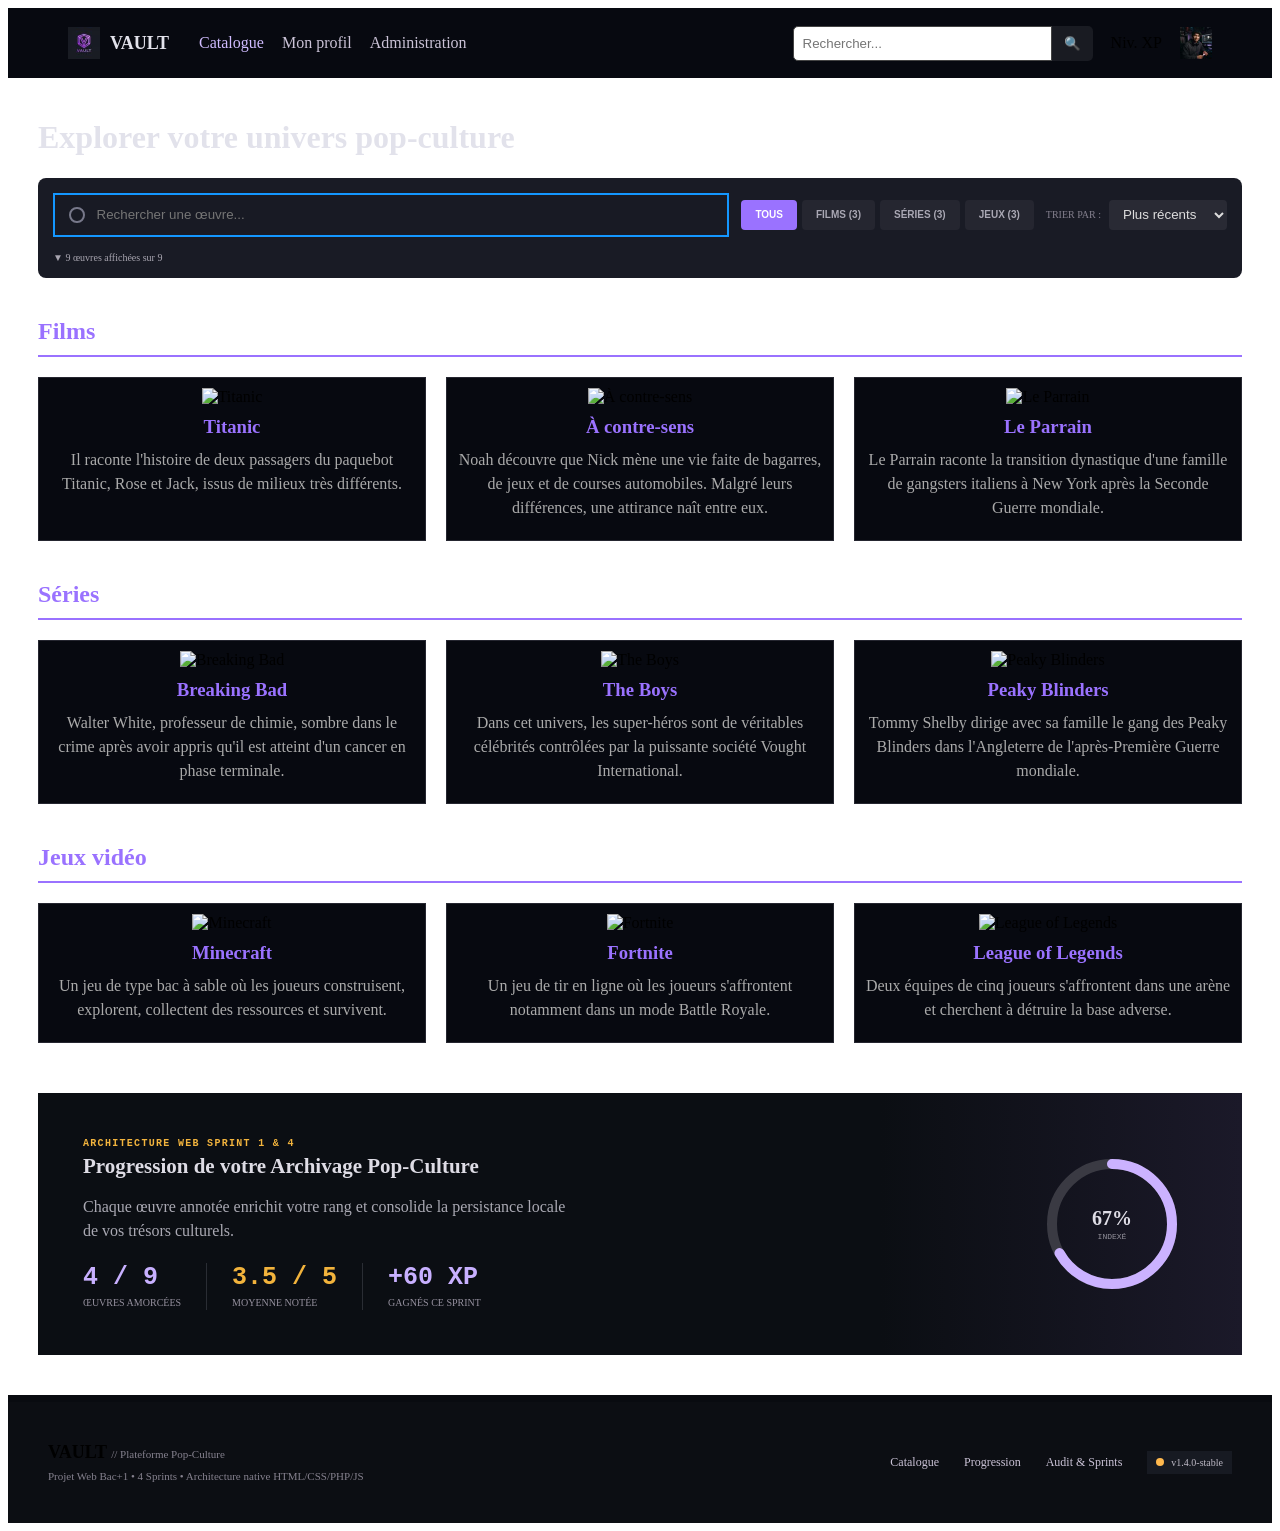
==== commit 38343e98: "edit index/style" ====
--- a/index.html
+++ b/index.html
@@ -3,295 +3,186 @@
 <head>
     <meta charset="UTF-8">
     <meta name="viewport" content="width=device-width, initial-scale=1.0">
-    <title>Titre de ta page</title>
-    <link rel="preconnect" href="https://fonts.googleapis.com">
-    <link rel="preconnect" href="https://fonts.gstatic.com/" crossorigin>
-    <link href="https://fonts.googleapis.com/css2?family=Poppins:ital,wght@0,100;0,200;0,300;0,400;0,500;0,600;0,700;0,800;0,900;1,100;1,200;1,300;1,400;1,500;1,600;1,700;1,800;1,900&family=Space+Grotesk:wght@300..700&display=swap" rel="stylesheet">
-    <link rel="preconnect" href="https://fonts.googleapis.com">
-    <link rel="preconnect" href="https://fonts.gstatic.com/" crossorigin>
-    <link href="https://fonts.googleapis.com/css2?family=Inter:ital,opsz,wght@0,14..32,100..900;1,14..32,100..900&family=Poppins:ital,wght@0,100;0,200;0,300;0,400;0,500;0,600;0,700;0,800;0,900;1,100;1,200;1,300;1,400;1,500;1,600;1,700;1,800;1,900&family=Space+Grotesk:wght@300..700&display=swap" rel="stylesheet">
+    <title>Vault</title>
     <link rel="stylesheet" href="assets/css/style.css">
 </head>
+
 <body>
-<header class="main-padding">
-    <!-- Left part -->
+<header>
     <div class="left">
         <div class="logo">
-            <img src="assets/images/logo.jpg" alt="Logo" />
+            <img src="assets/images/logo.jpg" alt="Logo">
             <span>VAULT</span>
         </div>
 
         <nav>
-            <ul>
-                <li>
-                    <a href="#" class="active">Catalogue</a>
-                </li>
-                <li>
-                    <a href="#">Mon profil</a>
-                </li>
-                <li>
-                    <a href="#">Administration</a>
-                </li>
-            </ul>
+            <a href="#" class="active">Catalogue</a>
+            <a href="#">Mon profil</a>
+            <a href="#">Administration</a>
         </nav>
     </div>
 
-    <!-- Right part -->
     <div class="right">
-
-
-    <div class="search-bar">
-        <input type="text" placeholder="Rechercher...">
-        <button>🔍</button>
-    </div>
-    <div class="niv-xp">
-        <a> Niv.   XP </a>
-
-    <div class="logo">
-        <img src="assets/images/profile.jpg" alt="Logo" />
-
+        <div class="search-bar">
+            <input type="text" placeholder="Rechercher...">
+            <button>🔍</button>
+        </div>
+        <span>Niv. XP</span>
+        <img class="profile" src="assets/images/profile.jpg" alt="Profil">
     </div>
 </header>
-<div class="main-padding">
-</div>
 
+<main>
+    <h1>Explorer votre univers pop-culture</h1>
 
-<h1>Explorer votre univers pop-culture</h1>
+    <section class="library">
+        <div class="toolbar">
+            <div class="search-wrapper">
+                <span class="search-icon"></span>
+                <input class="search-input" type="text" placeholder="Rechercher une œuvre...">
+            </div>
 
-<section class="library">
+            <div class="filters">
+                <button class="filter active">TOUS</button>
+                <button class="filter">FILMS (3)</button>
+                <button class="filter">SÉRIES (3)</button>
+                <button class="filter">JEUX (3)</button>
+            </div>
 
-    <div class="toolbar">
-
-        <!-- Recherche -->
-        <div class="search-wrapper">
-            <span class="search-icon"></span>
-
-            <input
-                    class="search-input"
-                    type="text"
-                    placeholder="Rechercher une œuvre..."
-            >
+            <div class="sort">
+                <span>TRIER PAR :</span>
+                <select>
+                    <option>Plus récents</option>
+                    <option>Plus anciens</option>
+                    <option>Alphabétique</option>
+                    <option>Note</option>
+                </select>
+            </div>
         </div>
 
-        <!-- Filtres -->
-        <div class="filters">
-            <button class="filter active">TOUS</button>
-            <button class="filter">FILMS (3)</button>
-            <button class="filter">SÉRIES (3)</button>
-            <button class="filter">JEUX (3)</button>
+        <div class="bottom-bar">
+            <span class="counter">▼ 9 œuvres affichées sur 9</span>
+        </div>
+    </section>
+
+    <section>
+        <h2>Films</h2>
+        <div class="oeuvres">
+            <article class="carte">
+                <img src="https://cdng.europosters.eu/pod_public/1300/266355.jpg" alt="Titanic">
+                <h3>Titanic</h3>
+                <p>Il raconte l'histoire de deux passagers du paquebot Titanic, Rose et Jack, issus de milieux très différents.</p>
+            </article>
+
+            <article class="carte">
+                <img src="https://fr.web.img2.acsta.net/pictures/23/04/05/17/17/4725967.jpg" alt="À contre-sens">
+                <h3>À contre-sens</h3>
+                <p>Noah découvre que Nick mène une vie faite de bagarres, de jeux et de courses automobiles. Malgré leurs différences, une attirance naît entre eux.</p>
+            </article>
+
+            <article class="carte">
+                <img src="https://media.posterlounge.com/img/products/710000/707663/707663_poster.jpg" alt="Le Parrain">
+                <h3>Le Parrain</h3>
+                <p>Le Parrain raconte la transition dynastique d'une famille de gangsters italiens à New York après la Seconde Guerre mondiale.</p>
+            </article>
+        </div>
+    </section>
+
+    <section>
+        <h2>Séries</h2>
+        <div class="oeuvres">
+            <article class="carte">
+                <img src="https://m.media-amazon.com/images/M/MV5BMzU5ZGYzNmQtMTdhYy00OGRiLTg0NmQtYjVjNzliZTg1ZGE4XkEyXkFqcGc@._V1_FMjpg_UX1000_.jpg" alt="Breaking Bad">
+                <h3>Breaking Bad</h3>
+                <p>Walter White, professeur de chimie, sombre dans le crime après avoir appris qu'il est atteint d'un cancer en phase terminale.</p>
+            </article>
+
+            <article class="carte">
+                <img src="https://encrypted-tbn0.gstatic.com/images?q=tbn:ANd9GcS5DU3vHasM7HF9hrRj3z1JBdordNGISVQtQku0jHF0zA&s=10" alt="The Boys">
+                <h3>The Boys</h3>
+                <p>Dans cet univers, les super-héros sont de véritables célébrités contrôlées par la puissante société Vought International.</p>
+            </article>
+
+            <article class="carte">
+                <img src="https://fr.web.img3.acsta.net/pictures/22/06/07/11/57/5231272.jpg" alt="Peaky Blinders">
+                <h3>Peaky Blinders</h3>
+                <p>Tommy Shelby dirige avec sa famille le gang des Peaky Blinders dans l'Angleterre de l'après-Première Guerre mondiale.</p>
+            </article>
+        </div>
+    </section>
+
+    <section>
+        <h2>Jeux vidéo</h2>
+        <div class="oeuvres">
+            <article class="carte">
+                <img src="https://i.ebayimg.com/images/g/Y9IAAOSwM2ddrpX2/s-l1200.jpg" alt="Minecraft">
+                <h3>Minecraft</h3>
+                <p>Un jeu de type bac à sable où les joueurs construisent, explorent, collectent des ressources et survivent.</p>
+            </article>
+
+            <article class="carte">
+                <img src="https://i.ebayimg.com/images/g/rKYAAOSwqY5fhrmq/s-l1200.jpg" alt="Fortnite">
+                <h3>Fortnite</h3>
+                <p>Un jeu de tir en ligne où les joueurs s'affrontent notamment dans un mode Battle Royale.</p>
+            </article>
+
+            <article class="carte">
+                <img src="https://e-enfance.org/wp-content/uploads/2021/06/League-of-legends-redimensionn%E2%80%9A.jpg" alt="League of Legends">
+                <h3>League of Legends</h3>
+                <p>Deux équipes de cinq joueurs s'affrontent dans une arène et cherchent à détruire la base adverse.</p>
+            </article>
+        </div>
+    </section>
+
+    <section class="card">
+        <div class="content">
+            <div class="eyebrow">ARCHITECTURE WEB SPRINT 1 & 4</div>
+            <h2>Progression de votre Archivage Pop-Culture</h2>
+            <p class="description">Chaque œuvre annotée enrichit votre rang et consolide la persistance locale de vos trésors culturels.</p>
+
+            <div class="stats">
+                <div class="stat">
+                    <strong class="value purple">4 / 9</strong>
+                    <span>ŒUVRES AMORCÉES</span>
+                </div>
+                <div class="stat">
+                    <strong class="value orange">3.5 / 5</strong>
+                    <span>MOYENNE NOTÉE</span>
+                </div>
+                <div class="stat">
+                    <strong class="value purple">+60 XP</strong>
+                    <span>GAGNÉS CE SPRINT</span>
+                </div>
+            </div>
         </div>
 
-        <!-- Tri -->
-        <div class="sort">
-            <span>TRIER PAR :</span>
-
-            <select>
-                <option>Plus récents</option>
-                <option>Plus anciens</option>
-                <option>Alphabétique</option>
-                <option>Note</option>
-            </select>
+        <div class="progress-container">
+            <div class="circle">
+                <svg viewBox="0 0 150 150">
+                    <circle class="circle-bg" cx="75" cy="75" r="60"></circle>
+                    <circle class="circle-progress" cx="75" cy="75" r="60"></circle>
+                </svg>
+                <div class="circle-text">
+                    <strong>67%</strong>
+                    <span>INDEXÉ</span>
+                </div>
+            </div>
         </div>
-
-    </div>
-
-    <!-- Informations -->
-    <div class="bottom-bar">
-
-        <div class="counter">
-            <span class="funnel"></span>
-            <span>9 œuvres affichées sur 9</span>
-        </div>
-
-    </div>
-
-</section>
-
-<!-- films -->
-<h2>Films</h2>
-
-<div class="oeuvres">
-
-    <div class="carte">
-        <div class=" image">
-            <img src="https://cdng.europosters.eu/pod_public/1300/266355.jpg" alt="" />
-        </div>
-        <h3>titanic</h3>
-        <p>Il raconte l'histoire de deux passagers du paquebot Titanic. L'une, Rose, est une passagère de première classe qui tente de se suicider pour se libérer des contraintes imposées par son entourage, et le second, Jack, est un vagabond embarqué à la dernière minute en troisième classe pour émigrer aux États-Unis.</p>
-    </div>
-
-    <div class="carte">
-        <div class=" image">
-            <img src="https://fr.web.img2.acsta.net/pictures/23/04/05/17/17/4725967.jpg" alt="" />
-        </div>
-        <h3>A contre sens</h3>
-        <p>Noah découvre bientôt que derrière l'image d'un fils modèle, Nick cache une vie de bagarre, de jeu et de courses automobiles illégales. Malgré l'abîme qui les sépare, tous deux commencent à ressentir une attirance irrésistible qui se transformera bientôt en feu et en folle passion.</p>
-    </div>
-
-    <div class="carte">
-        <div class=" image">
-            <img src="https://media.posterlounge.com/img/products/710000/707663/707663_poster.jpg" alt="" />
-        </div>
-        <h3>Le parrain</h3>
-        <p>Le Parrain raconte une transition dynastique, après la seconde guerre mondiale, de 1945 à 1955, au sein d'une famille de gangsters italiens, qui fait partie d'un cartel de 5 familles à New York, avec des flash-backs remontant au début du siècle.</p>
-    </div>
-
-</div>
-
-
-<!-- séries -->
-<h2>Séries</h2>
-
-<div class="oeuvres">
-
-    <div class="carte">
-        <div class=" image">
-            <img src="https://m.media-amazon.com/images/M/MV5BMzU5ZGYzNmQtMTdhYy00OGRiLTg0NmQtYjVjNzliZTg1ZGE4XkEyXkFqcGc@._V1_FMjpg_UX1000_.jpg" alt="" />
-        <h3>Breaking Bad</h3>
-        <p>La série raconte l'histoire de Walter White un professeur de chimie surqualifié et père de famille, qui, ayant appris qu'il est atteint d'un cancer du poumon en phase terminale, sombre dans le crime pour assurer l'avenir financier de sa famille.</p>
-        </div>
-    </div>
-
-
-    <div class="carte">
-        <div class=" image">
-            <img src="https://encrypted-tbn0.gstatic.com/images?q=tbn:ANd9GcS5DU3vHasM7HF9hrRj3z1JBdordNGISVQtQku0jHF0zA&s=10" alt="" />
-        <h3>The Boys</h3>
-        <p>The Boys se déroule dans un univers où des individus ayant des supers-pouvoirs sont reconnus comme des supers héros par le grand public, travaillant pour la puissante société Vought International, qui s'occupe de les promouvoir en les commercialisant.</p>
-        </div>
-    </div>
-
-    <div class="carte">
-        <div class=" image">
-            <img src="https://fr.web.img3.acsta.net/pictures/22/06/07/11/57/5231272.jpg" alt="" />
-        <h3>Peaky Blinders</h3>
-        <p>Tommy Shelby est un vétéran décoré de la Première Guerre mondiale. Avec sa fratrie, il est à la tête d'un gang, les Peaky Blinders, ainsi nommés, car ils dissimulent des lames de rasoir dans les visières de leurs casquettes pour aveugler ou réduire au silence les témoins de leurs actes.</p>
-        </div>
-    </div>
-
-</div>
-<!-- Video games -->
-<h2>Jeux vidéo</h2>
-
-<div class="oeuvres">
-
-    <div class="carte">
-        <div class=" image">
-            <img src="https://i.ebayimg.com/images/g/Y9IAAOSwM2ddrpX2/s-l1200.jpg" alt="" />
-            <h3>Minecraft</h3>
-        <p>Minecraft est un jeu vidéo de type bac à sable où les joueurs construisent, explorent, collectent des ressources et survivent dans des mondes composés de blocs .</p>
-        </div>
-    </div>
-
-    <div class="carte">
-        <div class=" image">
-            <img src="https://i.ebayimg.com/images/g/rKYAAOSwqY5fhrmq/s-l1200.jpg" alt="" class="imaj"/>
-            <h3>Fornite</h3>
-        <p>Fortnite est un jeu de tir de type Battle Royale, principalement jouable en ligne. Il s'agit d'un mode de jeu dans lequel participent 100 joueurs qui doivent s'éliminer les uns les autres.</p>
-        </div>
-    </div>
-
-    <div class="carte">
-        <div class=" image">
-            <img src="https://e-enfance.org/wp-content/uploads/2021/06/League-of-legends-redimensionn%E2%80%9A.jpg" alt="" class="imaj" />
-            <h3>league of legends</h3>
-        <p>League of Legends est un jeu dans lequel deux équipes de cinq joueurs s'affrontent dans une arène. Pour gagner la partie, il faut réussir à détruire la base adversaire.</p>
-        </div>
-    </div>
-</div>
-
-
-<section class="card">
-
-    <div class="content">
-
-        <div class="eyebrow">
-            ARCHITECTURE WEB SPRINT 1 & 4
-        </div>
-
-        <h1>Progression de votre Archivage Pop-Culture</h1>
-
-        <p class="description">
-            Chaque œuvre annotée enrichit votre rang et consolide la persistance locale de vos trésors culturels.
-        </p>
-
-        <div class="stats">
-
-            <div class="stat">
-                <div class="value purple">4 / 9</div>
-                <div class="label">ŒUVRES AMORCÉES</div>
-            </div>
-
-            <div class="stat">
-                <div class="value orange">3.5/ 5</div>
-                <div class="label">MOYENNE NOTÉE</div>
-            </div>
-
-            <div class="stat">
-                <div class="value purple">+60 XP</div>
-                <div class="label">GAGNÉS CE SPRINT</div>
-            </div>
-
-        </div>
-
-    </div>
-
-    <div class="progress-container">
-
-        <div class="circle">
-
-            <svg viewBox="0 0 150 150">
-                <circle
-                        class="circle-bg"
-                        cx="73"
-                        cy="73"
-                        r="60"
-                />
-
-                <circle
-                        class="circle-progress"
-                        cx="73"
-                        cy="73"
-                        r="60"
-                />
-            </svg>
-
-            <div class="circle-text">
-                <span class="percentage">67%</span>
-                <span class="indexed">INDEXÉ</span>
-            </div>
-
-        </div>
-
-    </div>
-
-</section>
-
+    </section>
+</main>
 
 <footer class="navbar">
-
     <div class="brand">
-        <div class="brand-title">
-            VAULT
-            <span>// Plateforme Pop-Culture</span>
-        </div>
-
-        <div class="subtitle">
-            Projet Web Bac+1 • 4 Sprints • Architecture native HTML/CSS/PHP/JS
-        </div>
+        <div class="brand-title">VAULT <span>// Plateforme Pop-Culture</span></div>
+        <div class="subtitle">Projet Web Bac+1 • 4 Sprints • Architecture native HTML/CSS/PHP/JS</div>
     </div>
 
     <nav class="nav">
         <a href="#">Catalogue</a>
         <a href="#">Progression</a>
         <a href="#">Audit &amp; Sprints</a>
-
-        <div class="version">
-            <span class="version-dot"></span>
-            v1.4.0-stable
-        </div>
+        <span class="version"><span class="version-dot"></span>v1.4.0-stable</span>
     </nav>
-
 </footer>
 </body>
 </html>
--- a/assets/css/style.css
+++ b/assets/css/style.css
@@ -1,925 +1,477 @@
-body {
-    background-color: #0C0E14;
-    padding: 0;
-    margin: 0;
+body {* {
+    box-sizing: border-box;
 }
 
-.main-padding {
-    padding: 0 60px;
-}
-
-/**********************
-* HEADER
-**********************/
-body header {
-    display: flex;
-    align-items: center;
-    justify-content: space-between;
-    min-height: 70px;
-    background-color: #070910;
-}
-
-body header .left {
-    display: flex;
-    align-items: center;
-}
-
-body header .logo {
-    display: flex;
-    gap: 10px;
-    align-items: center;
-}
-
-body header .logo img {
-    height: 32px;
-    width: 32px;
-}
-
-body header .logo span {
-    display: flex;
-    align-items: center;
-    gap: 8px;
-    color: #E2E2EB;
-    font-family: 'Space Grotesk', Arial, Helvetica, sans-serif;
-    font-weight: 700;
-    letter-spacing: 1px;
-    line-height: 24px;
-    font-size: 18px;
-}
-
-body header .logo span::after{
-    content: '';
-    display: block;
-    height: 6px;
-    width: 6px;
-    background-color: #D0BCFF;
-    border-radius: 50%;
-}
-
-body header nav ul {
-    display: flex;
-    gap: 10px;
-    list-style-type: none;
-}
-
-body header nav a {
-    color: #CBC3D7;
-    text-decoration: none;
-    font-family: 'Inter', Arial, Helvetica, sans-serif;
-}
-body header nav a.active {
-    color: #D0BCFF;
-}
-
-body header .right {
-    display: flex;
-    align-items: center;
-    color: #fff;
-}
-
-
-/**********************
-* BODY / Block 1
-**********************/
-.search-bar {
-    display: flex;
-    width: 400px;
-}
-
-.search-bar input {
-    flex: 1;
-    padding: 10px;
-    border: 1px solid #ccc;
-    border-radius: 5px 0 0 5px;
-}
-
-.search-bar button {
-    padding: 10px 15px;
-    border: none;
-    background-color: #191B22;
-    border-radius: 0 5px 5px 0;
-}
-.niv-xp {
-    display: flex;
-    align-items: center;
-    gap: 20px;
-    margin-inline: 10px;
-}
-
-
-/**********************
-* BODY / oeuvre
-**********************/
-
-/* Style général de la page */
-
-body {
-    font-family: Arial, sans-serif;
-    background-color: #0C0E14;
-    margin: 0;
-    padding: 20px;
-}
-
-/* Le titre principal */
-
-h1 {
-
-    color: #E2E2EB;
-}
-
-/* Les titres des catégories */
-
-h2 {
-    color: #9a72ff
-;
-    border-bottom: 2px solid #9a72ff
-;
-    padding-bottom: 10px;
-    margin-top: 40px;
-}
-
-/* Contient les 3 cartes */
-
-.oeuvres {
-    display: flex;
-    gap: 20px;
-}
-
-/* Une carte */
-
-.carte {
-    text-align: center;
-    border: 2px solid black;
-    padding: 10px;
-    background-color: #070910;
-}
-
-.image img {
-    width: 250px;
-    height: 400px;
-}
-
-.carte h3 {
-    margin: 5px 0 5px 0;
-}
-
-.carte p {
-    margin: 10;
-}
-
-
-/* Titre d'une œuvre */
-
-.carte h3 {
-    color: #9a72ff;
-}
-
-/* Texte */
-
-.carte p {
-    color: #555555;
-}
-body {
-    min-height: 100vh;
-    background: #0d0f15;
-    color: #d7d4df;
-    font-family: Arial, Helvetica, sans-serif;
-    padding: 20px;
-}
-
-.library {
-    max-width: 1185px;
-    margin: 0 auto;
-    padding: 12px;
-    border-radius: 8px;
-    background:
-            linear-gradient(
-                    90deg,
-                    rgba(25, 27, 37, 0.98),
-                    rgba(22, 23, 33, 0.98)
-            );
-    box-shadow: 0 15px 40px rgba(0, 0, 0, .25);
-}
-
-/* Première ligne */
-.toolbar {
-    display: flex;
-    align-items: center;
-    gap: 12px;
-}
-
-/* Recherche */
-.search-wrapper {
-    height: 48px;
-    flex: 1;
-    min-width: 300px;
-
-    display: flex;
-    align-items: center;
-
-    padding: 0 16px;
-
-    border: 2px solid #1497ff;
-    background: #181a24;
-
-    box-shadow:
-            0 0 0 1px rgba(20, 151, 255, .15),
-            inset 0 0 15px rgba(0, 0, 0, .2);
-}
-
-.search-icon {
-    width: 16px;
-    height: 16px;
-    margin-right: 9px;
-
-    border: 2px solid #77788a;
-    border-radius: 50%;
-
-    position: relative;
-    flex-shrink: 0;
-}
-
-.search-icon::after {
-    content: "";
-    position: absolute;
-
-    width: 7px;
-    height: 2px;
-
-    background: #77788a;
-
-    right: -5px;
-    bottom: -3px;
-
-    transform: rotate(45deg);
-    border-radius: 2px;
-}
-
-.search-input {
-    width: 100%;
-    border: 0;
-    outline: 0;
-
-    background: transparent;
-    color: #eee;
-
-    font-family: monospace;
-    font-size: 13px;
-}
-
-.search-input::placeholder {
-    color: #8a8792;
-    opacity: 1;
-}
-
-.search-input:focus {
-    outline: 1px dotted #159cff;
-    outline-offset: 3px;
-}
-
-/* Filtres */
-.filters {
-    display: flex;
-    gap: 5px;
-    flex-shrink: 0;
-}
-
-.filter {
-    height: 29px;
-
-    padding: 0 17px;
-
-    border: 0;
-    border-radius: 4px;
-
-    background: #252630;
-    color: #aaa8b4;
-
-    font-size: 10px;
-    font-weight: 700;
-    letter-spacing: .5px;
-
-    cursor: pointer;
-    transition: .2s ease;
-}
-
-.filter:hover {
-    background: #30313e;
-    color: white;
-}
-
-.filter.active {
-    background: #9a72ff;
-    color: white;
-}
-
-/* Tri */
-.sort {
-    display: flex;
-    align-items: center;
-    gap: 8px;
-
-    margin-left: auto;
-
-    color: #85818f;
-    font-family: monospace;
-    font-size: 10px;
-    white-space: nowrap;
-}
-
-.sort select {
-    height: 32px;
-    min-width: 160px;
-
-    padding: 0 12px;
-
-    border: 0;
-    border-radius: 4px;
-
-    background: #292a34;
-    color: #ddd;
-
-    font-size: 10px;
-    font-family: monospace;
-
-    outline: none;
-    cursor: pointer;
-}
-
-/* Ligne inférieure */
-.bottom-bar {
-    display: flex;
-    align-items: center;
-    justify-content: space-between;
-
-    padding: 17px 4px 0;
-}
-
-.counter {
-    display: flex;
-    align-items: center;
-    gap: 7px;
-
-    color: #a8a5b0;
-
-    font-family: monospace;
-    font-size: 10px;
-}
-
-.funnel {
-    width: 0;
-    height: 0;
-
-    border-left: 5px solid transparent;
-    border-right: 5px solid transparent;
-    border-top: 8px solid #9b7cff;
-
-    position: relative;
-}
-
-.funnel::after {
-    content: "";
-    position: absolute;
-
-    width: 2px;s
-    height: 4px;
-
-    background: #9b7cff;
-
-    left: -1px;
-    top: 7px;
-}
-
-.status {
-    color: #77737f;
-    font-family: monospace;
-    font-size: 10px;
-    font-style: italic;
-}
-
-/* Responsive */
-@media (max-width: 900px) {
+    body {
+        margin: 0;
+        padding: 0;
+        background: #0c0e14;
+        color: #d7d4df;
+        font-family: Arial, Helvetica, sans-serif;
+    }
+
+    header {
+        min-height: 70px;
+        padding: 0 60px;
+        display: flex;
+        align-items: center;
+        justify-content: space-between;
+        background: #070910;
+    }
+
+    .left,
+    .right,
+    .logo,
+    nav,
+    .toolbar,
+    .filters,
+    .sort,
+    .oeuvres,
+    .stats,
+    .nav {
+        display: flex;
+        align-items: center;
+    }
+
+    .logo {
+        gap: 10px;
+    }
+
+    .logo img,
+    .profile {
+        width: 32px;
+        height: 32px;
+        object-fit: cover;
+    }
+
+    .logo span {
+        color: #e2e2eb;
+        font-weight: 700;
+        font-size: 18px;
+    }
+
+    header nav {
+        gap: 18px;
+        margin-left: 30px;
+    }
+
+    header nav a,
+    .nav a {
+        color: #cbc3d7;
+        text-decoration: none;
+    }
+
+    header nav .active {
+        color: #d0bcff;
+    }
+
+    .right {
+        gap: 18px;
+    }
+
+    .search-bar {
+        display: flex;
+        width: 300px;
+    }
+
+    .search-bar input {
+        flex: 1;
+        padding: 9px;
+        border: 1px solid #444;
+        border-radius: 5px 0 0 5px;
+        background: #fff;
+    }
+
+    .search-bar button {
+        border: 0;
+        padding: 0 12px;
+        background: #191b22;
+        border-radius: 0 5px 5px 0;
+    }
+
+    main {
+        max-width: 1280px;
+        margin: 0 auto;
+        padding: 20px 30px 40px;
+    }
+
+    main > h1 {
+        color: #e2e2eb;
+    }
+
+    .library {
+        padding: 15px;
+        background: #191b25;
+        border-radius: 8px;
+    }
+
     .toolbar {
-        flex-wrap: wrap;
+        gap: 12px;
     }
 
     .search-wrapper {
+        height: 44px;
+        flex: 1;
+        display: flex;
+        align-items: center;
+        padding: 0 14px;
+        border: 2px solid #1497ff;
+        background: #181a24;
+    }
+
+    .search-icon {
+        width: 16px;
+        height: 16px;
+        margin-right: 10px;
+        border: 2px solid #77788a;
+        border-radius: 50%;
+    }
+
+    .search-input {
         width: 100%;
-        flex-basis: 100%;
+        border: 0;
+        outline: 0;
+        background: transparent;
+        color: #eee;
+    }
+
+    .filters {
+        gap: 5px;
+    }
+
+    .filter {
+        height: 30px;
+        padding: 0 14px;
+        border: 0;
+        border-radius: 4px;
+        background: #252630;
+        color: #aaa8b4;
+        font-size: 10px;
+        font-weight: 700;
+        cursor: pointer;
+    }
+
+    .filter.active {
+        background: #9a72ff;
+        color: white;
     }
 
     .sort {
-        margin-left: 0;
-    }
-}
-
-@media (max-width: 600px) {
-    body {
+        gap: 8px;
+        color: #85818f;
+        font-size: 10px;
+        white-space: nowrap;
+    }
+
+    .sort select {
+        height: 30px;
+        padding: 0 10px;
+        border: 0;
+        border-radius: 4px;
+        background: #292a34;
+        color: #ddd;
+    }
+
+    .bottom-bar {
+        padding-top: 15px;
+        color: #a8a5b0;
+        font-size: 10px;
+    }
+
+    h2 {
+        margin-top: 40px;
+        padding-bottom: 10px;
+        color: #9a72ff;
+        border-bottom: 2px solid #9a72ff;
+    }
+
+    .oeuvres {
+        gap: 20px;
+        align-items: stretch;
+    }
+
+    .carte {
+        flex: 1;
         padding: 10px;
-    }
-
-    .library {
-        padding: 10px;
-    }
-
-    .filters {
+        text-align: center;
+        background: #070910;
+        border: 1px solid #252630;
+    }
+
+    .carte img {
         width: 100%;
-        overflow-x: auto;
-    }
-
-    .filter {
-        flex: 1;
-        padding: 0 12px;
-    }
-
-    .sort {
-        width: 100%;
+        height: 400px;
+        object-fit: cover;
+    }
+
+    .carte h3 {
+        margin: 10px 0 5px;
+        color: #9a72ff;
+    }
+
+    .carte p {
+        margin: 10px 0;
+        color: #aaa;
+        line-height: 1.5;
+    }
+
+    .card {
+        min-height: 248px;
+        margin-top: 50px;
+        padding: 45px;
+        display: flex;
         justify-content: space-between;
-    }
-
-    .sort select {
-        flex: 1;
-        max-width: 180px;
-    }
-
-    .bottom-bar {
-        align-items: flex-start;
-        flex-direction: column;
-        gap: 12px;
-    }
-
-    .status {
-        align-self: flex-end;
-    }
-
-.imaj {
-    border-radius: 12px;
-}
-
-    body {background:
-            #f4f4f4;
-    }
-    font-family: "Courier New", monospace;
-}
-
-.navbar {
-    height: 128px;
-    background: #0c0e13;
-    color: #d8d5df;
-
-    display: flex;
-    align-items: center;
-    justify-content: space-between;
-
-    padding: 0 40px 0 44px;
-    border-top: 7px solid #090b10;
-}
-
-/* Partie gauche */
-.brand {
-    display: flex;
-    flex-direction: column;
-    gap: 7px;
-}
-
-.brand-title {
-    font-size: 18px;
-    font-weight: 700;
-    letter-spacing: -0.5px;
-}
-
-.brand-title span {
-    color: #85818e;
-    font-size: 12px;
-    font-weight: 400;
-}
-
-.subtitle {
-    color: #96919f;
-    font-size: 10px;
-    letter-spacing: 0.3px;
-}
-
-/* Navigation */
-.nav {
-    display: flex;
-    align-items: center;
-    gap: 27px;
-}
-
-.nav a {
-    color: #d3cedb;
-    text-decoration: none;
-    font-size: 12px;
-    transition: color 0.2s ease;
-}
-
-.nav a:hover {
-    color: #ffffff;
-}
-
-/* Badge */
-.version {
-    display: flex;
-    align-items: center;
-    gap: 7px;
-
-    background: #171a22;
-    padding: 6px 9px;
-
-    color: #bdb9c5;
-    font-size: 10px;
-    letter-spacing: 0.2px;
-}
-
-.version-dot {
-    width: 8px;
-    height: 8px;
-    border-radius: 50%;
-    background: #ffb84d;
-    box-shadow: 0 0 8px rgba(255, 184, 77, 0.25);
-}
-
-@media (max-width: 700px) {
-    .navbar {
-        height: auto;
-        padding: 25px;
-        gap: 25px;
-        flex-direction: column;
-        align-items: flex-start;
-    }
-
-    .nav {
-        flex-wrap: wrap;
-        gap: 15px 20px;
-    }
-}
-    body {
-        background: #080b10;
-        font-family: Arial, Helvetica, sans-serif;
-    }
-
-
-    /* =====================================================
-       BLOC PRINCIPAL
-    ===================================================== */
-
-    .card {
-        position: relative;
-
-        width: 1185px;
-        height: 248px;
-
-        margin: 0 auto;
-
         overflow: hidden;
-
-        background:
-                linear-gradient(
-                        90deg,
-                        #0b0e13 0%,
-                        #0b0e13 70.4%,
-                        #11121a 70.4%,
-                        #1b1929 100%
-                );
-    }
-
-
-    /* =====================================================
-       CONTENU GAUCHE
-    ===================================================== */
+        background: linear-gradient(90deg, #0b0e13 70%, #1b1929);
+    }
 
     .content {
-        position: absolute;
-
-        left: 41px;
-        top: 52px;
-
-        width: 760px;
-    }
-
-
-    /* =====================================================
-       PETITE LIGNE ORANGE
-    ===================================================== */
+        max-width: 760px;
+    }
 
     .eyebrow {
-        height: 14px;
-
-        display: flex;
-        align-items: center;
-
         color: #f3b43d;
-
-        font-family: "Courier New", monospace;
+        font: bold 10px "Courier New", monospace;
+        letter-spacing: 1.3px;
+    }
+
+    .card h2 {
+        margin: 5px 0 0;
+        padding: 0;
+        border: 0;
+        color: #dedce5;
+        font-size: 21px;
+    }
+
+    .description {
+        max-width: 500px;
+        color: #aaa9b3;
+        line-height: 1.5;
+    }
+
+    .stats {
+        gap: 0;
+        margin-top: 20px;
+    }
+
+    .stat {
+        padding: 0 25px;
+    }
+
+    .stat:first-child {
+        padding-left: 0;
+    }
+
+    .stat + .stat {
+        border-left: 1px solid #2a2d34;
+    }
+
+    .stat span {
         font-size: 10px;
-        font-weight: bold;
-
-        letter-spacing: 1.3px;
-        white-space: nowrap;
-    }
-
-    .eyebrow::before {
-        content: "✥";
-
-        display: inline-block;
-
-        margin-right: 7px;
-
-        color: #f3b43d;
-
-        font-family: Arial, sans-serif;
-        font-size: 15px;
-    }
-
-
-    /* =====================================================
-       TITRE
-    ===================================================== */
-
-    h1 {
-        margin-top: 4px;
-
-        color: #dedce5;
-
-        font-size: 21px;
-        line-height: 25px;
-
-        font-weight: 700;
-    }
-
-
-    /* =====================================================
-       DESCRIPTION
-    ===================================================== */
-
-    .description {
-        width: 350px;
-
-        margin-top: 2px;
-
-        color: #aaa9b3;
-
-        font-size: 14px;
-        line-height: 20px;
-
-        font-weight: 400;
-    }
-
-
-    /* =====================================================
-       STATISTIQUES
-    ===================================================== */
-
-    .stats {
-        display: flex;
-        align-items: flex-start;
-
-        margin-top: 14px;
-    }
-
-
-    /* chaque bloc */
-
-    .stat {
-        height: 30px;
-
-        display: flex;
-        flex-direction: column;
-
-        padding-right: 25px;
-    }
-
-
-    /* séparateur */
-
-    .stat + .stat {
-        padding-left: 25px;
-
-        border-left: 1px solid #2a2d34;
-    }
-
-
-    /* =====================================================
-       VALEURS
-    ===================================================== */
+        color: #96919f;
+    }
 
     .value {
-        height: 26px;
-
-        font-family: "Courier New", monospace;
-
-        font-size: 25px;
-        line-height: 26px;
-
-        font-weight: bold;
-
-        letter-spacing: 0.3px;
-    }
-
-
-    /* violet */
+        display: block;
+        font: bold 25px "Courier New", monospace;
+    }
 
     .purple {
         color: #c8b0ff;
     }
 
-
-    /* orange */
-
     .orange {
         color: #f2b33c;
     }
 
-    /* =====================================================
-       BLOC DE DROITE
-    ===================================================== */
-
     .progress-container {
-        position: absolute;
-
-        top: 24px;
-        right: 40px;
-
-        width: 100px;
-        height: 50px;
-
-        border-radius: 8px;
-
-        background: #191923;
-
-        display: flex;
-        flex-direction: column;
-        align-items: center;
-    }
-
-
-    /* =====================================================
-       CERCLE
-    ===================================================== */
+        display: flex;
+        align-items: center;
+        justify-content: center;
+        min-width: 170px;
+    }
 
     .circle {
         position: relative;
-
-        width: 133px;
-        height: 133px;
-
-        margin-top: 21px;
-    }
-
-
-    /* SVG */
+        width: 150px;
+        height: 150px;
+    }
 
     .circle svg {
-        position: absolute;
-
-        left: 0;
-        top: 0;
-
-        width: 133px;
-        height: 133px;
-
+        width: 150px;
+        height: 150px;
         transform: rotate(-90deg);
     }
 
-
-    /* cercle gris */
-
-    .circle-bg {
-        fill: none;
-
-        stroke: #3a3a43;
-
-        stroke-width: 10;
-    }
-
-
-    /* cercle violet */
-
+    .circle-bg,
     .circle-progress {
         fill: none;
-
+        stroke-width: 10;
+    }
+
+    .circle-bg {
+        stroke: #3a3a43;
+    }
+
+    .circle-progress {
         stroke: #cbb2ff;
-
-        stroke-width: 10;
-
         stroke-linecap: round;
-
-        /*
-           circonférence :
-           2 × π × 66 ≈ 414.69
-
-           67% = 277.83
-        */
-
-        stroke-dasharray: 414.69;
-        stroke-dashoffset: 136.86;
-    }
-
-
-    /* =====================================================
-       TEXTE DU CERCLE
-    ===================================================== */
+        stroke-dasharray: 377;
+        stroke-dashoffset: 125;
+    }
 
     .circle-text {
         position: absolute;
-
-        left: 0;
-        top: 0;
-
-        width: 133px;
-        height: 133px;
-
+        inset: 0;
         display: flex;
         flex-direction: column;
-
         align-items: center;
         justify-content: center;
     }
 
-
-    /* 67% */
-
-    .percentage {
+    .circle-text strong {
         color: #dfdde6;
-
+        font-size: 20px;
+    }
+
+    .circle-text span {
+        margin-top: 2px;
+        color: #92909a;
+        font: 8px "Courier New", monospace;
+    }
+
+    .navbar {
+        min-height: 128px;
+        padding: 25px 40px;
+        display: flex;
+        align-items: center;
+        justify-content: space-between;
+        background: #0c0e13;
+        border-top: 7px solid #090b10;
+    }
+
+    .brand-title {
         font-size: 18px;
-        line-height: 19px;
-
-        font-weight: 600;
-    }
-
-
-    /* INDEXÉ */
-
-    .indexed {
-        margin-top: 2px;
-
-        color: #92909a;
-
-        font-family: "Courier New", monospace;
-
-        font-size: 8px;
-        line-height: 9px;
-
-        letter-spacing: 0.7px;
-    }
-
-
-    /* =====================================================
-       RESPONSIVE
-    ===================================================== */
+        font-weight: 700;
+    }
+
+    .brand-title span,
+    .subtitle {
+        color: #85818e;
+        font-size: 11px;
+        font-weight: 400;
+    }
+
+    .subtitle {
+        margin-top: 7px;
+    }
+
+    .nav {
+        gap: 25px;
+    }
+
+    .nav a {
+        font-size: 12px;
+    }
+
+    .version {
+        display: flex;
+        align-items: center;
+        gap: 7px;
+        padding: 6px 9px;
+        background: #171a22;
+        color: #bdb9c5;
+        font-size: 10px;
+    }
+
+    .version-dot {
+        width: 8px;
+        height: 8px;
+        border-radius: 50%;
+        background: #ffb84d;
+    }
 
     @media (max-width: 900px) {
+        header {
+            padding: 15px 25px;
+        }
+
+        .toolbar {
+            flex-wrap: wrap;
+        }
+
+        .search-wrapper {
+            flex-basis: 100%;
+        }
+
+        .sort {
+            margin-left: 0;
+        }
+
+        .oeuvres {
+            flex-wrap: wrap;
+        }
+
+        .carte {
+            min-width: calc(50% - 10px);
+        }
+    }
+
+    @media (max-width: 700px) {
+        header,
+        .left,
+        .right,
+        .toolbar,
+        .card,
+        .navbar {
+            flex-direction: column;
+            align-items: flex-start;
+        }
+
+        header {
+            gap: 15px;
+        }
+
+        header nav {
+            margin-left: 0;
+        }
+
+        .right,
+        .search-bar {
+            width: 100%;
+        }
+
+        main {
+            padding: 15px;
+        }
+
+        .carte {
+            min-width: 100%;
+        }
 
         .card {
-            width: 100%;
-        }
-
-        .content {
-            left: 30px;
-        }
-
-        .progress-container {
-            right: 25px;
-        }
-    }
-
-
-    @media (max-width: 700px) {
-
-        .card {
-            height: auto;
-            min-height: 600px;
-
-            background: #0b0e13;
-        }
-
-        .content {
-            position: relative;
-
-            left: auto;
-            top: auto;
-
-            width: auto;
-
-            padding: 40px 25px;
-        }
-
-        .description {
-            width: 100%;
+            gap: 30px;
+            padding: 30px 25px;
         }
 
         .stats {
             flex-wrap: wrap;
-        }
-
-        .progress-container {
-            position: relative;
-
-            top: auto;
-            right: auto;
-
-            margin: 0 auto 30px;
-        }
-    }+            gap: 15px;
+        }
+
+        .stat {
+            padding: 0 15px;
+        }
+
+        .stat:first-child {
+            padding-left: 0;
+        }
+
+        .navbar {
+            gap: 20px;
+        }
+
+        .nav {
+            flex-wrap: wrap;
+        }
+    }
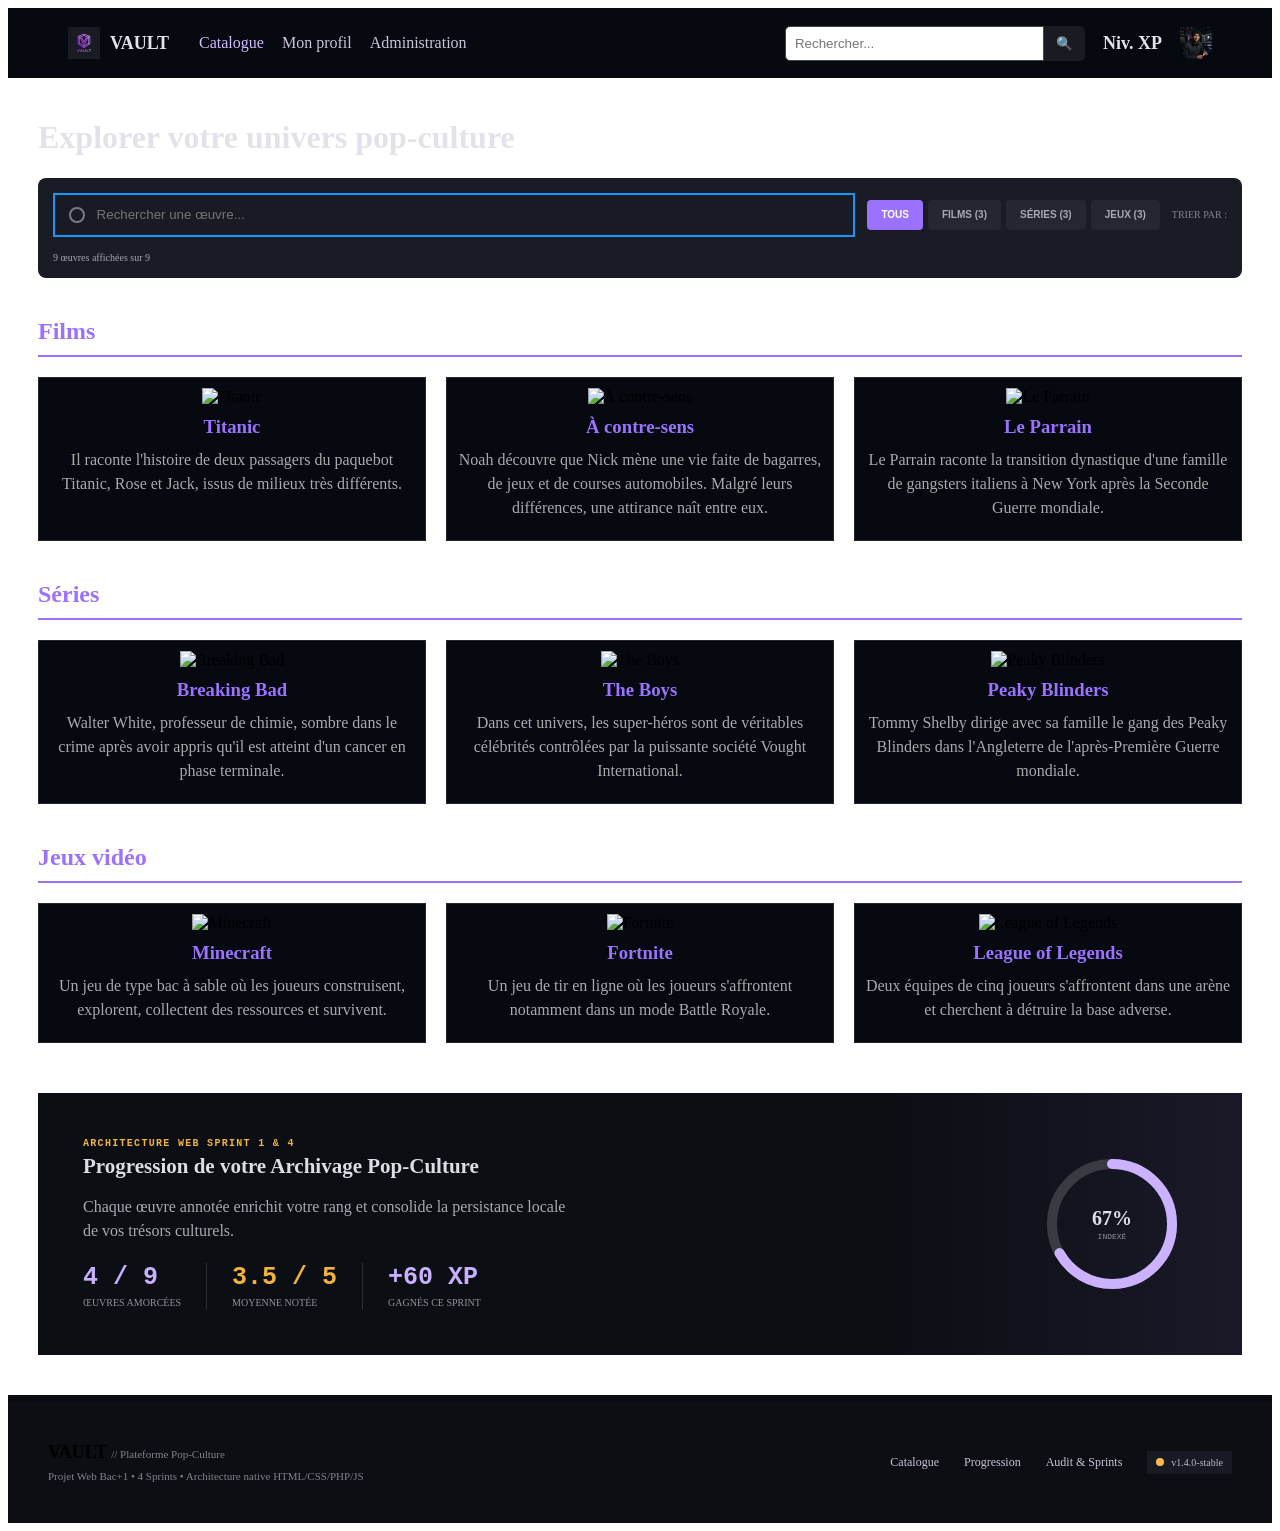
==== commit 7ea3ce9e: "test background fail" ====
--- a/index.html
+++ b/index.html
@@ -27,7 +27,9 @@
             <input type="text" placeholder="Rechercher...">
             <button>🔍</button>
         </div>
-        <span>Niv. XP</span>
+        <div class=" logo">
+            <span>Niv. XP</span>
+        </div>
         <img class="profile" src="assets/images/profile.jpg" alt="Profil">
     </div>
 </header>
@@ -51,17 +53,12 @@
 
             <div class="sort">
                 <span>TRIER PAR :</span>
-                <select>
-                    <option>Plus récents</option>
-                    <option>Plus anciens</option>
-                    <option>Alphabétique</option>
-                    <option>Note</option>
-                </select>
+
             </div>
         </div>
 
         <div class="bottom-bar">
-            <span class="counter">▼ 9 œuvres affichées sur 9</span>
+            <span class="counter"> 9 œuvres affichées sur 9</span>
         </div>
     </section>
 
--- a/assets/css/style.css
+++ b/assets/css/style.css
@@ -1,14 +1,14 @@
 body {* {
     box-sizing: border-box;
+
 }
-
     body {
-        margin: 0;
-        padding: 0;
-        background: #0c0e14;
-        color: #d7d4df;
-        font-family: Arial, Helvetica, sans-serif;
-    }
+    margin: 0;
+    padding: 0;
+    background: #0c0e14;
+    color: #050305;
+    font-family: Arial, Helvetica, sans-serif;
+}
 
     header {
         min-height: 70px;
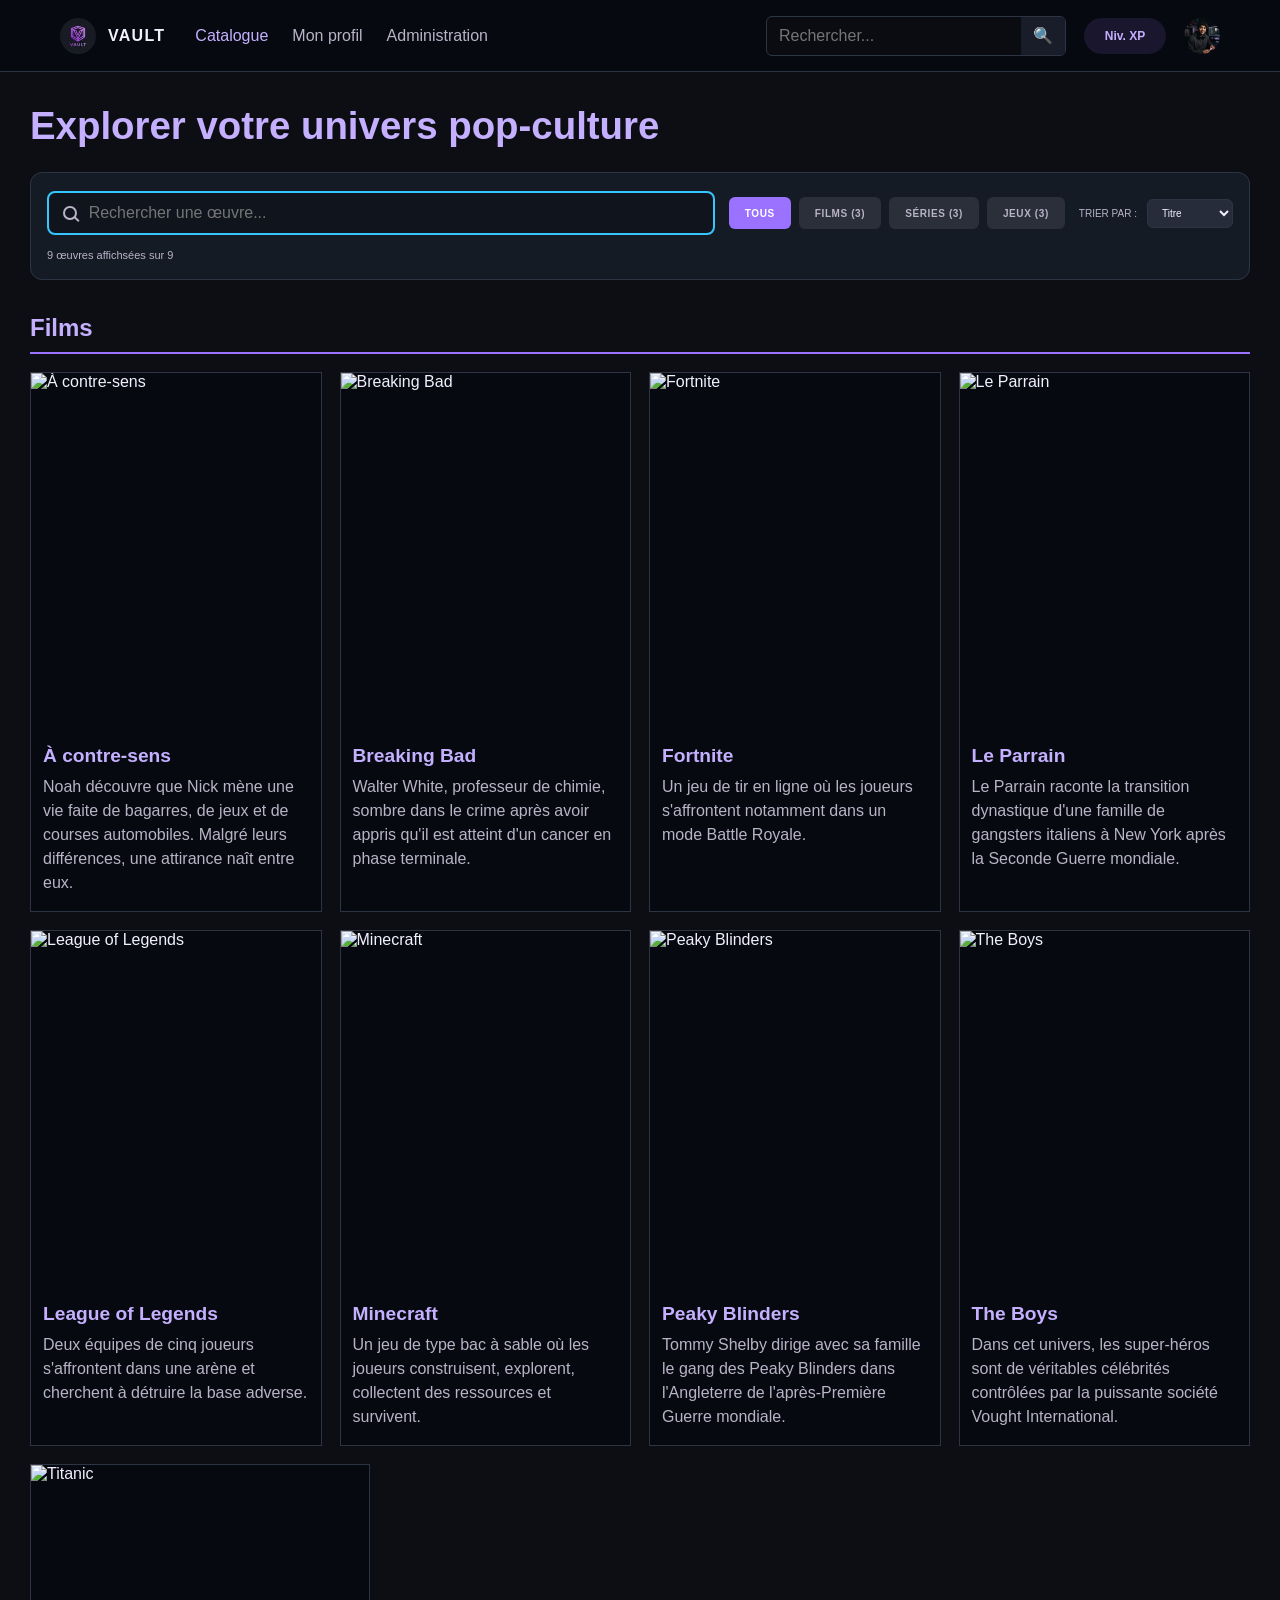
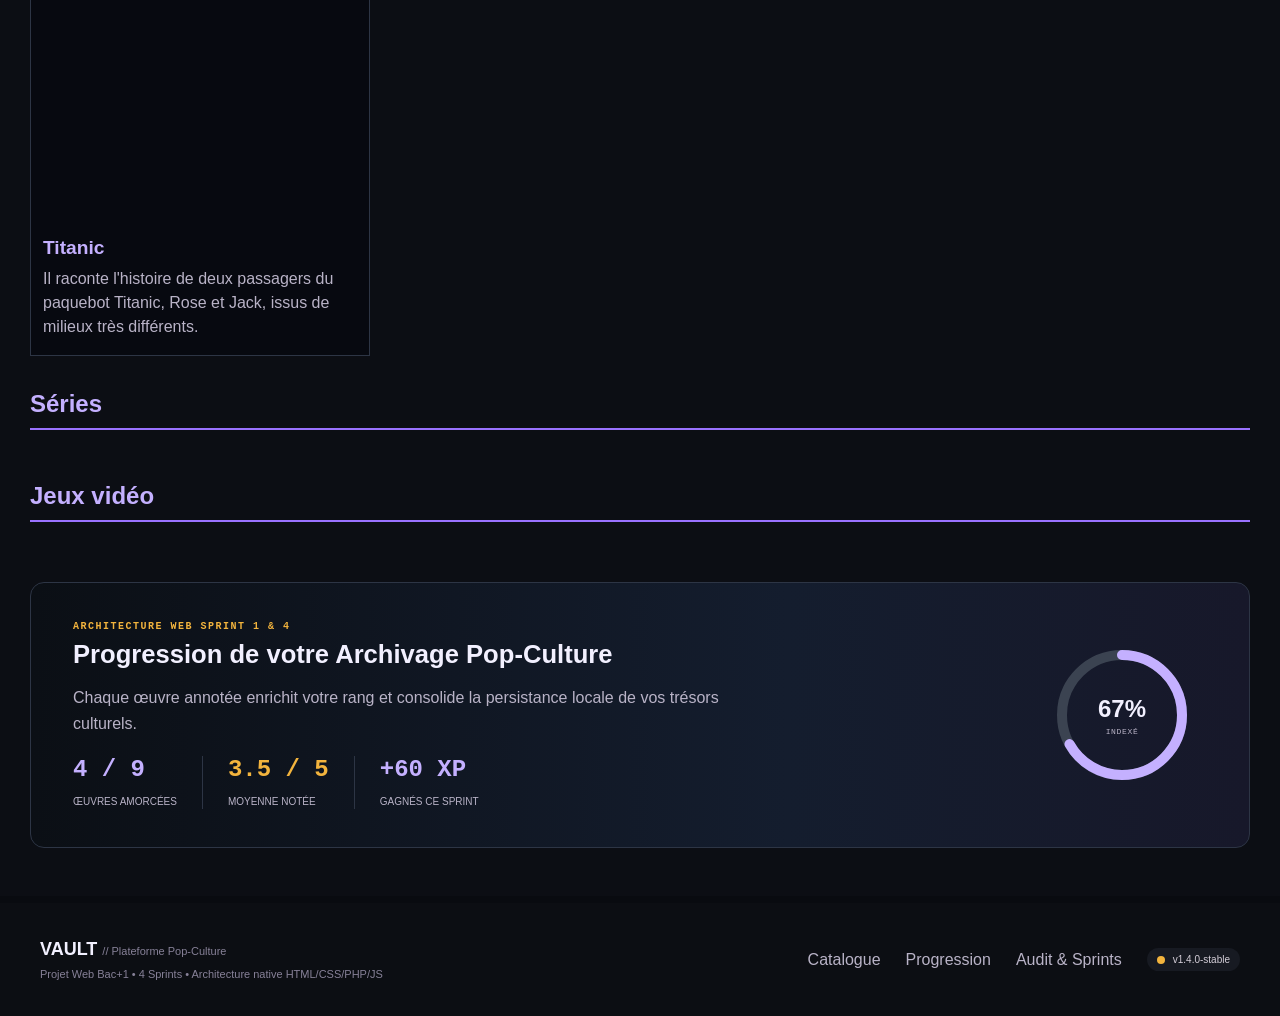
==== commit 920d7191: "Build out Vault catalog and project pages Co-authored-by: Copilot App <223556219+Copilot@users.norep" ====
--- a/index.html
+++ b/index.html
@@ -3,183 +3,185 @@
 <head>
     <meta charset="UTF-8">
     <meta name="viewport" content="width=device-width, initial-scale=1.0">
-    <title>Vault</title>
+    <title>Vault | Catalogue</title>
     <link rel="stylesheet" href="assets/css/style.css">
 </head>
+<body>
+    <header class="topbar">
+        <div class="left">
+            <div class="logo">
+                <img src="assets/images/logo.jpg" alt="Logo Vault">
+                <span>VAULT</span>
+            </div>
 
-<body>
-<header>
-    <div class="left">
-        <div class="logo">
-            <img src="assets/images/logo.jpg" alt="Logo">
-            <span>VAULT</span>
+            <nav class="main-nav" aria-label="Navigation principale">
+                <a href="index.html" class="active">Catalogue</a>
+                <a href="profile.html">Mon profil</a>
+                <a href="admin.html">Administration</a>
+            </nav>
         </div>
 
-        <nav>
-            <a href="#" class="active">Catalogue</a>
-            <a href="#">Mon profil</a>
-            <a href="#">Administration</a>
-        </nav>
-    </div>
+        <div class="right">
+            <label class="search-bar" aria-label="Rechercher dans le site">
+                <input type="text" class="header-search" placeholder="Rechercher..." aria-label="Rechercher">
+                <button type="button" aria-label="Lancer la recherche">🔍</button>
+            </label>
+            <div class="xp-badge"><span>Niv. XP</span></div>
+            <img class="profile-img" src="assets/images/profile.jpg" alt="Profil de l'utilisateur">
+        </div>
+    </header>
 
-    <div class="right">
-        <div class="search-bar">
-            <input type="text" placeholder="Rechercher...">
-            <button>🔍</button>
-        </div>
-        <div class=" logo">
-            <span>Niv. XP</span>
-        </div>
-        <img class="profile" src="assets/images/profile.jpg" alt="Profil">
-    </div>
-</header>
+    <main>
+        <h1>Explorer votre univers pop-culture</h1>
 
-<main>
-    <h1>Explorer votre univers pop-culture</h1>
+        <section class="library" aria-label="Bibliothèque">
+            <div class="toolbar">
+                <label class="search-wrapper" aria-label="Rechercher une œuvre">
+                    <span class="search-icon" aria-hidden="true"></span>
+                    <input class="search-input" type="text" placeholder="Rechercher une œuvre..." aria-label="Rechercher une œuvre">
+                </label>
 
-    <section class="library">
-        <div class="toolbar">
-            <div class="search-wrapper">
-                <span class="search-icon"></span>
-                <input class="search-input" type="text" placeholder="Rechercher une œuvre...">
+                <div class="filters" aria-label="Filtres de catalogue">
+                    <button type="button" class="filter active" data-filter="all">TOUS</button>
+                    <button type="button" class="filter" data-filter="film">FILMS (3)</button>
+                    <button type="button" class="filter" data-filter="serie">SÉRIES (3)</button>
+                    <button type="button" class="filter" data-filter="jeu">JEUX (3)</button>
+                </div>
+
+                <label class="sort" aria-label="Trier les œuvres">
+                    <span>TRIER PAR :</span>
+                    <select class="sort-select">
+                        <option value="title">Titre</option>
+                        <option value="category">Catégorie</option>
+                    </select>
+                </label>
             </div>
 
-            <div class="filters">
-                <button class="filter active">TOUS</button>
-                <button class="filter">FILMS (3)</button>
-                <button class="filter">SÉRIES (3)</button>
-                <button class="filter">JEUX (3)</button>
+            <div class="bottom-bar">
+                <span class="counter" id="library-count">9 œuvres affichées sur 9</span>
+            </div>
+        </section>
+
+        <section class="library-section">
+            <h2>Films</h2>
+            <div class="oeuvres">
+                <article class="carte" data-category="film" data-title="Titanic">
+                    <img src="https://cdng.europosters.eu/pod_public/1300/266355.jpg" alt="Titanic">
+                    <h3>Titanic</h3>
+                    <p>Il raconte l'histoire de deux passagers du paquebot Titanic, Rose et Jack, issus de milieux très différents.</p>
+                </article>
+
+                <article class="carte" data-category="film" data-title="À contre-sens">
+                    <img src="https://fr.web.img2.acsta.net/pictures/23/04/05/17/17/4725967.jpg" alt="À contre-sens">
+                    <h3>À contre-sens</h3>
+                    <p>Noah découvre que Nick mène une vie faite de bagarres, de jeux et de courses automobiles. Malgré leurs différences, une attirance naît entre eux.</p>
+                </article>
+
+                <article class="carte" data-category="film" data-title="Le Parrain">
+                    <img src="https://media.posterlounge.com/img/products/710000/707663/707663_poster.jpg" alt="Le Parrain">
+                    <h3>Le Parrain</h3>
+                    <p>Le Parrain raconte la transition dynastique d'une famille de gangsters italiens à New York après la Seconde Guerre mondiale.</p>
+                </article>
+            </div>
+        </section>
+
+        <section class="library-section">
+            <h2>Séries</h2>
+            <div class="oeuvres">
+                <article class="carte" data-category="serie" data-title="Breaking Bad">
+                    <img src="https://m.media-amazon.com/images/M/MV5BMzU5ZGYzNmQtMTdhYy00OGRiLTg0NmQtYjVjNzliZTg1ZGE4XkEyXkFqcGc@._V1_FMjpg_UX1000_.jpg" alt="Breaking Bad">
+                    <h3>Breaking Bad</h3>
+                    <p>Walter White, professeur de chimie, sombre dans le crime après avoir appris qu'il est atteint d'un cancer en phase terminale.</p>
+                </article>
+
+                <article class="carte" data-category="serie" data-title="The Boys">
+                    <img src="https://encrypted-tbn0.gstatic.com/images?q=tbn:ANd9GcS5DU3vHasM7HF9hrRj3z1JBdordNGISVQtQku0jHF0zA&s=10" alt="The Boys">
+                    <h3>The Boys</h3>
+                    <p>Dans cet univers, les super-héros sont de véritables célébrités contrôlées par la puissante société Vought International.</p>
+                </article>
+
+                <article class="carte" data-category="serie" data-title="Peaky Blinders">
+                    <img src="https://fr.web.img3.acsta.net/pictures/22/06/07/11/57/5231272.jpg" alt="Peaky Blinders">
+                    <h3>Peaky Blinders</h3>
+                    <p>Tommy Shelby dirige avec sa famille le gang des Peaky Blinders dans l'Angleterre de l'après-Première Guerre mondiale.</p>
+                </article>
+            </div>
+        </section>
+
+        <section class="library-section">
+            <h2>Jeux vidéo</h2>
+            <div class="oeuvres">
+                <article class="carte" data-category="jeu" data-title="Minecraft">
+                    <img src="https://i.ebayimg.com/images/g/Y9IAAOSwM2ddrpX2/s-l1200.jpg" alt="Minecraft">
+                    <h3>Minecraft</h3>
+                    <p>Un jeu de type bac à sable où les joueurs construisent, explorent, collectent des ressources et survivent.</p>
+                </article>
+
+                <article class="carte" data-category="jeu" data-title="Fortnite">
+                    <img src="https://i.ebayimg.com/images/g/rKYAAOSwqY5fhrmq/s-l1200.jpg" alt="Fortnite">
+                    <h3>Fortnite</h3>
+                    <p>Un jeu de tir en ligne où les joueurs s'affrontent notamment dans un mode Battle Royale.</p>
+                </article>
+
+                <article class="carte" data-category="jeu" data-title="League of Legends">
+                    <img src="https://e-enfance.org/wp-content/uploads/2021/06/League-of-legends-redimensionn%E2%80%9A.jpg" alt="League of Legends">
+                    <h3>League of Legends</h3>
+                    <p>Deux équipes de cinq joueurs s'affrontent dans une arène et cherchent à détruire la base adverse.</p>
+                </article>
+            </div>
+        </section>
+
+        <section class="card">
+            <div class="content">
+                <div class="eyebrow">ARCHITECTURE WEB SPRINT 1 &amp; 4</div>
+                <h2>Progression de votre Archivage Pop-Culture</h2>
+                <p class="description">Chaque œuvre annotée enrichit votre rang et consolide la persistance locale de vos trésors culturels.</p>
+
+                <div class="stats">
+                    <div class="stat">
+                        <strong class="value purple">4 / 9</strong>
+                        <span>ŒUVRES AMORCÉES</span>
+                    </div>
+                    <div class="stat">
+                        <strong class="value orange">3.5 / 5</strong>
+                        <span>MOYENNE NOTÉE</span>
+                    </div>
+                    <div class="stat">
+                        <strong class="value purple">+60 XP</strong>
+                        <span>GAGNÉS CE SPRINT</span>
+                    </div>
+                </div>
             </div>
 
-            <div class="sort">
-                <span>TRIER PAR :</span>
+            <div class="progress-container">
+                <div class="circle">
+                    <svg viewBox="0 0 150 150" aria-label="67% indexé">
+                        <circle class="circle-bg" cx="75" cy="75" r="60"></circle>
+                        <circle class="circle-progress" cx="75" cy="75" r="60"></circle>
+                    </svg>
+                    <div class="circle-text">
+                        <strong>67%</strong>
+                        <span>INDEXÉ</span>
+                    </div>
+                </div>
+            </div>
+        </section>
+    </main>
 
-            </div>
+    <footer class="navbar">
+        <div class="brand">
+            <div class="brand-title">VAULT <span>// Plateforme Pop-Culture</span></div>
+            <div class="subtitle">Projet Web Bac+1 • 4 Sprints • Architecture native HTML/CSS/PHP/JS</div>
         </div>
 
-        <div class="bottom-bar">
-            <span class="counter"> 9 œuvres affichées sur 9</span>
-        </div>
-    </section>
+        <nav class="nav" aria-label="Navigation du footer">
+            <a href="index.html">Catalogue</a>
+            <a href="profile.html">Progression</a>
+            <a href="admin.html">Audit &amp; Sprints</a>
+            <span class="version"><span class="version-dot"></span>v1.4.0-stable</span>
+        </nav>
+    </footer>
 
-    <section>
-        <h2>Films</h2>
-        <div class="oeuvres">
-            <article class="carte">
-                <img src="https://cdng.europosters.eu/pod_public/1300/266355.jpg" alt="Titanic">
-                <h3>Titanic</h3>
-                <p>Il raconte l'histoire de deux passagers du paquebot Titanic, Rose et Jack, issus de milieux très différents.</p>
-            </article>
-
-            <article class="carte">
-                <img src="https://fr.web.img2.acsta.net/pictures/23/04/05/17/17/4725967.jpg" alt="À contre-sens">
-                <h3>À contre-sens</h3>
-                <p>Noah découvre que Nick mène une vie faite de bagarres, de jeux et de courses automobiles. Malgré leurs différences, une attirance naît entre eux.</p>
-            </article>
-
-            <article class="carte">
-                <img src="https://media.posterlounge.com/img/products/710000/707663/707663_poster.jpg" alt="Le Parrain">
-                <h3>Le Parrain</h3>
-                <p>Le Parrain raconte la transition dynastique d'une famille de gangsters italiens à New York après la Seconde Guerre mondiale.</p>
-            </article>
-        </div>
-    </section>
-
-    <section>
-        <h2>Séries</h2>
-        <div class="oeuvres">
-            <article class="carte">
-                <img src="https://m.media-amazon.com/images/M/MV5BMzU5ZGYzNmQtMTdhYy00OGRiLTg0NmQtYjVjNzliZTg1ZGE4XkEyXkFqcGc@._V1_FMjpg_UX1000_.jpg" alt="Breaking Bad">
-                <h3>Breaking Bad</h3>
-                <p>Walter White, professeur de chimie, sombre dans le crime après avoir appris qu'il est atteint d'un cancer en phase terminale.</p>
-            </article>
-
-            <article class="carte">
-                <img src="https://encrypted-tbn0.gstatic.com/images?q=tbn:ANd9GcS5DU3vHasM7HF9hrRj3z1JBdordNGISVQtQku0jHF0zA&s=10" alt="The Boys">
-                <h3>The Boys</h3>
-                <p>Dans cet univers, les super-héros sont de véritables célébrités contrôlées par la puissante société Vought International.</p>
-            </article>
-
-            <article class="carte">
-                <img src="https://fr.web.img3.acsta.net/pictures/22/06/07/11/57/5231272.jpg" alt="Peaky Blinders">
-                <h3>Peaky Blinders</h3>
-                <p>Tommy Shelby dirige avec sa famille le gang des Peaky Blinders dans l'Angleterre de l'après-Première Guerre mondiale.</p>
-            </article>
-        </div>
-    </section>
-
-    <section>
-        <h2>Jeux vidéo</h2>
-        <div class="oeuvres">
-            <article class="carte">
-                <img src="https://i.ebayimg.com/images/g/Y9IAAOSwM2ddrpX2/s-l1200.jpg" alt="Minecraft">
-                <h3>Minecraft</h3>
-                <p>Un jeu de type bac à sable où les joueurs construisent, explorent, collectent des ressources et survivent.</p>
-            </article>
-
-            <article class="carte">
-                <img src="https://i.ebayimg.com/images/g/rKYAAOSwqY5fhrmq/s-l1200.jpg" alt="Fortnite">
-                <h3>Fortnite</h3>
-                <p>Un jeu de tir en ligne où les joueurs s'affrontent notamment dans un mode Battle Royale.</p>
-            </article>
-
-            <article class="carte">
-                <img src="https://e-enfance.org/wp-content/uploads/2021/06/League-of-legends-redimensionn%E2%80%9A.jpg" alt="League of Legends">
-                <h3>League of Legends</h3>
-                <p>Deux équipes de cinq joueurs s'affrontent dans une arène et cherchent à détruire la base adverse.</p>
-            </article>
-        </div>
-    </section>
-
-    <section class="card">
-        <div class="content">
-            <div class="eyebrow">ARCHITECTURE WEB SPRINT 1 & 4</div>
-            <h2>Progression de votre Archivage Pop-Culture</h2>
-            <p class="description">Chaque œuvre annotée enrichit votre rang et consolide la persistance locale de vos trésors culturels.</p>
-
-            <div class="stats">
-                <div class="stat">
-                    <strong class="value purple">4 / 9</strong>
-                    <span>ŒUVRES AMORCÉES</span>
-                </div>
-                <div class="stat">
-                    <strong class="value orange">3.5 / 5</strong>
-                    <span>MOYENNE NOTÉE</span>
-                </div>
-                <div class="stat">
-                    <strong class="value purple">+60 XP</strong>
-                    <span>GAGNÉS CE SPRINT</span>
-                </div>
-            </div>
-        </div>
-
-        <div class="progress-container">
-            <div class="circle">
-                <svg viewBox="0 0 150 150">
-                    <circle class="circle-bg" cx="75" cy="75" r="60"></circle>
-                    <circle class="circle-progress" cx="75" cy="75" r="60"></circle>
-                </svg>
-                <div class="circle-text">
-                    <strong>67%</strong>
-                    <span>INDEXÉ</span>
-                </div>
-            </div>
-        </div>
-    </section>
-</main>
-
-<footer class="navbar">
-    <div class="brand">
-        <div class="brand-title">VAULT <span>// Plateforme Pop-Culture</span></div>
-        <div class="subtitle">Projet Web Bac+1 • 4 Sprints • Architecture native HTML/CSS/PHP/JS</div>
-    </div>
-
-    <nav class="nav">
-        <a href="#">Catalogue</a>
-        <a href="#">Progression</a>
-        <a href="#">Audit &amp; Sprints</a>
-        <span class="version"><span class="version-dot"></span>v1.4.0-stable</span>
-    </nav>
-</footer>
+    <script src="assets/js/main.js"></script>
 </body>
-</html>+</html>
--- a/assets/css/style.css
+++ b/assets/css/style.css
@@ -1,477 +1,746 @@
-body {* {
+:root {
+    --bg: #0c0e14;
+    --bg-alt: #121821;
+    --panel: #151b25;
+    --panel-soft: #191d29;
+    --panel-strong: #0b0e15;
+    --line: #2d3545;
+    --text: #f2f0ff;
+    --muted: #b9b3c7;
+    --primary: #9a72ff;
+    --primary-strong: #c4b0ff;
+    --secondary: #f3b43d;
+    --accent: #35c6ff;
+    --success: #8ce7be;
+}
+
+* {
     box-sizing: border-box;
-
-}
-    body {
+}
+
+body {
     margin: 0;
+    background: var(--bg);
+    color: var(--text);
+    font-family: Arial, Helvetica, sans-serif;
+}
+
+img {
+    display: block;
+    max-width: 100%;
+}
+
+button,
+input,
+select {
+    font: inherit;
+}
+
+button {
+    cursor: pointer;
+}
+
+header, .left, .right, .logo, .main-nav, .toolbar, .filters, .sort, .oeuvres, .stats, .nav, .profile-grid, .summary-grid, .table-actions {
+    display: flex;
+    align-items: center;
+}
+
+.topbar {
+    min-height: 72px;
+    padding: 0 60px;
+    display: flex;
+    align-items: center;
+    justify-content: space-between;
+    background: #070910;
+    border-bottom: 1px solid var(--line);
+}
+
+.left,
+.right {
+    display: flex;
+    align-items: center;
+}
+
+.logo {
+    gap: 12px;
+}
+
+.logo img,
+.profile-img {
+    width: 36px;
+    height: 36px;
+    object-fit: cover;
+    border-radius: 50%;
+}
+
+.logo span {
+    color: var(--text);
+    font-weight: 700;
+    letter-spacing: 0.08em;
+}
+
+.main-nav {
+    gap: 24px;
+    margin-left: 30px;
+}
+
+.main-nav a,
+.nav a {
+    color: var(--muted);
+    text-decoration: none;
+    transition: color 0.2s ease;
+}
+
+.main-nav a:hover,
+.nav a:hover,
+.main-nav .active {
+    color: var(--primary-strong);
+}
+
+.right {
+    gap: 18px;
+}
+
+.search-bar {
+    display: flex;
+    align-items: stretch;
+    width: 300px;
+    border-radius: 6px;
+    overflow: hidden;
+    border: 1px solid var(--line);
+    background: #0a0c11;
+}
+
+.search-bar input {
+    flex: 1;
+    padding: 10px 12px;
+    border: 0;
+    background: transparent;
+    color: var(--text);
+    outline: none;
+}
+
+.search-bar button {
+    border: 0;
+    padding: 0 12px;
+    background: var(--panel-soft);
+    color: var(--text);
+}
+
+.xp-badge {
+    display: flex;
+    align-items: center;
+    justify-content: center;
+    min-width: 82px;
+    height: 36px;
+    border-radius: 999px;
+    background: rgba(154, 114, 255, 0.12);
+    color: var(--primary-strong);
+    font-size: 12px;
+    font-weight: 700;
+}
+
+main {
+    max-width: 1280px;
+    margin: 0 auto;
+    padding: 24px 30px 48px;
+}
+
+main > h1 {
+    margin: 8px 0 24px;
+    color: var(--primary-strong);
+    font-size: clamp(2rem, 3vw, 3rem);
+}
+
+.library,
+.section-panel {
+    padding: 18px 16px;
+    background: var(--panel);
+    border: 1px solid var(--line);
+    border-radius: 12px;
+}
+
+.toolbar {
+    gap: 14px;
+    flex-wrap: wrap;
+}
+
+.search-wrapper {
+    flex: 1 1 340px;
+    display: flex;
+    align-items: center;
+    height: 44px;
+    padding: 0 14px;
+    border-radius: 8px;
+    border: 2px solid var(--accent);
+    background: rgba(15, 19, 28, 0.9);
+}
+
+.search-icon {
+    width: 14px;
+    height: 14px;
+    margin-right: 10px;
+    border: 2px solid var(--muted);
+    border-radius: 50%;
+    position: relative;
+}
+
+.search-icon::after {
+    content: "";
+    position: absolute;
+    width: 7px;
+    height: 2px;
+    right: -5px;
+    bottom: -2px;
+    background: var(--muted);
+    transform: rotate(42deg);
+    border-radius: 2px;
+}
+
+.search-input {
+    width: 100%;
+    border: 0;
+    outline: 0;
+    background: transparent;
+    color: var(--text);
+}
+
+.filters {
+    gap: 8px;
+    flex-wrap: wrap;
+}
+
+.filter {
+    height: 32px;
+    padding: 0 16px;
+    border: 0;
+    border-radius: 6px;
+    background: #2a2f3a;
+    color: var(--muted);
+    font-size: 10px;
+    font-weight: 700;
+    letter-spacing: 0.06em;
+}
+
+.filter.active {
+    background: var(--primary);
+    color: white;
+}
+
+.sort {
+    gap: 10px;
+    color: var(--muted);
+    font-size: 10px;
+    white-space: nowrap;
+}
+
+.sort select {
+    padding: 7px 10px;
+    border: 1px solid var(--line);
+    border-radius: 6px;
+    background: #262c39;
+    color: var(--text);
+}
+
+.bottom-bar {
+    padding-top: 14px;
+    color: var(--muted);
+    font-size: 11px;
+}
+
+.library-section {
+    margin-top: 34px;
+}
+
+.library-section h2 {
+    margin: 0 0 18px;
+    padding-bottom: 10px;
+    border-bottom: 2px solid var(--primary);
+    color: var(--primary-strong);
+}
+
+.oeuvres {
+    display: flex;
+    gap: 18px;
+    align-items: stretch;
+    flex-wrap: wrap;
+}
+
+.carte {
+    flex: 1 1 260px;
+    max-width: 340px;
+    background: #070910;
+    border: 1px solid var(--line);
+    overflow: hidden;
+    transition: transform 0.2s ease, border-color 0.2s ease;
+}
+
+.carte:hover {
+    transform: translateY(-2px);
+    border-color: var(--primary);
+}
+
+.carte img {
+    width: 100%;
+    height: 360px;
+    object-fit: cover;
+}
+
+.carte h3 {
+    margin: 12px 12px 8px;
+    color: var(--primary-strong);
+    font-size: 1.2rem;
+}
+
+.carte p {
+    margin: 0 12px 16px;
+    color: var(--muted);
+    line-height: 1.5;
+}
+
+.card {
+    display: flex;
+    gap: 22px;
+    align-items: center;
+    justify-content: space-between;
+    min-height: 240px;
+    margin-top: 42px;
+    padding: 38px 42px;
+    background: linear-gradient(90deg, #0b0f15 0%, #141d2e 62%, #17182a 100%);
+    border: 1px solid var(--line);
+    border-radius: 14px;
+}
+
+.content {
+    max-width: 700px;
+}
+
+.eyebrow {
+    color: var(--secondary);
+    font: bold 10px "Courier New", monospace;
+    letter-spacing: 0.15em;
+}
+
+.card h2 {
+    margin: 8px 0 0;
+    color: var(--text);
+    font-size: clamp(1.4rem, 2vw, 2rem);
+}
+
+.description {
+    color: var(--muted);
+    line-height: 1.6;
+}
+
+.stats {
+    gap: 0;
+    margin-top: 20px;
+    flex-wrap: wrap;
+}
+
+.stat {
+    padding: 0 25px;
+}
+
+.stat:first-child {
+    padding-left: 0;
+}
+
+.stat + .stat {
+    border-left: 1px solid var(--line);
+}
+
+.stat span {
+    color: var(--muted);
+    font-size: 10px;
+    text-transform: uppercase;
+}
+
+.value {
+    display: block;
+    margin-bottom: 8px;
+    font: bold 24px "Courier New", monospace;
+}
+
+.purple {
+    color: var(--primary-strong);
+}
+
+.orange {
+    color: var(--secondary);
+}
+
+.progress-container {
+    display: flex;
+    align-items: center;
+    justify-content: center;
+    min-width: 170px;
+}
+
+.circle {
+    position: relative;
+    width: 150px;
+    height: 150px;
+}
+
+.circle svg {
+    width: 150px;
+    height: 150px;
+    transform: rotate(-90deg);
+}
+
+.circle-bg,
+.circle-progress {
+    fill: none;
+    stroke-width: 10;
+}
+
+.circle-bg {
+    stroke: #3b4351;
+}
+
+.circle-progress {
+    stroke: var(--primary-strong);
+    stroke-linecap: round;
+    stroke-dasharray: 377;
+    stroke-dashoffset: 125;
+}
+
+.circle-text {
+    position: absolute;
+    inset: 0;
+    display: flex;
+    flex-direction: column;
+    justify-content: center;
+    align-items: center;
+}
+
+.circle-text strong {
+    font-size: 1.5rem;
+    color: var(--text);
+}
+
+.circle-text span {
+    margin-top: 4px;
+    color: var(--muted);
+    font: 8px "Courier New", monospace;
+    letter-spacing: 0.08em;
+}
+
+.navbar {
+    min-height: 120px;
+    padding: 24px 40px;
+    display: flex;
+    align-items: center;
+    justify-content: space-between;
+    background: #0c0e13;
+    border-top: 7px solid #090b10;
+}
+
+.brand-title {
+    font-size: 18px;
+    font-weight: 700;
+}
+
+.brand-title span,
+.subtitle {
+    color: #878198;
+    font-size: 11px;
+    font-weight: 400;
+}
+
+.subtitle {
+    margin-top: 8px;
+}
+
+.nav {
+    gap: 25px;
+    flex-wrap: wrap;
+}
+
+.version {
+    display: inline-flex;
+    align-items: center;
+    gap: 8px;
+    padding: 6px 10px;
+    background: #171a22;
+    color: #d4ced8;
+    border-radius: 999px;
+    font-size: 10px;
+}
+
+.version-dot {
+    width: 8px;
+    height: 8px;
+    border-radius: 50%;
+    background: var(--secondary);
+}
+
+.page-header {
+    margin-bottom: 24px;
+}
+
+.page-header h1 {
+    margin: 0 0 8px;
+    color: var(--primary-strong);
+}
+
+.page-header p {
+    margin: 0;
+    color: var(--muted);
+}
+
+.profile-grid,
+.summary-grid {
+    display: grid;
+    gap: 22px;
+}
+
+.profile-grid {
+    grid-template-columns: 1.2fr 1fr;
+}
+
+.summary-grid {
+    grid-template-columns: repeat(3, minmax(0, 1fr));
+    margin-bottom: 24px;
+}
+
+.summary-card,
+.panel,
+.list-card,
+.table-card {
+    background: var(--panel-soft);
+    border: 1px solid var(--line);
+    border-radius: 12px;
+    overflow: hidden;
+}
+
+.summary-card {
+    padding: 20px;
+}
+
+.summary-card h3,
+.panel h3,
+.list-card h3,
+.table-card h3 {
+    margin: 0 0 14px;
+    color: var(--primary-strong);
+}
+
+.user-profile {
+    display: flex;
+    align-items: center;
+    gap: 18px;
+    padding: 20px;
+}
+
+.user-profile img {
+    width: 84px;
+    height: 84px;
+    border-radius: 50%;
+    object-fit: cover;
+}
+
+.user-profile h2 {
+    margin: 0 0 6px;
+    font-size: 1.5rem;
+}
+
+.user-profile p {
+    margin: 0;
+    color: var(--muted);
+}
+
+.metric {
+    display: flex;
+    justify-content: space-between;
+    align-items: center;
+    padding: 12px 0;
+    border-bottom: 1px solid var(--line);
+}
+
+.metric:last-child {
+    border-bottom: 0;
+}
+
+.metric span {
+    color: var(--muted);
+}
+
+.metric strong {
+    color: var(--text);
+}
+
+.panel,
+.list-card,
+.table-card {
+    padding: 20px;
+}
+
+.favorite-grid {
+    display: grid;
+    grid-template-columns: repeat(auto-fit, minmax(150px, 1fr));
+    gap: 14px;
+}
+
+.favorite-item {
+    background: #0c0f17;
+    border: 1px solid var(--line);
+    border-radius: 10px;
+    overflow: hidden;
+}
+
+.favorite-item img {
+    width: 100%;
+    height: 170px;
+    object-fit: cover;
+}
+
+.favorite-item p {
+    margin: 0;
+    padding: 12px;
+    color: var(--muted);
+}
+
+.activity-list,
+.admin-actions {
+    list-style: none;
     padding: 0;
-    background: #0c0e14;
-    color: #050305;
-    font-family: Arial, Helvetica, sans-serif;
-}
-
-    header {
-        min-height: 70px;
-        padding: 0 60px;
-        display: flex;
-        align-items: center;
-        justify-content: space-between;
-        background: #070910;
-    }
-
+    margin: 0;
+}
+
+.activity-list li,
+.admin-actions li {
+    display: flex;
+    justify-content: space-between;
+    gap: 10px;
+    padding: 12px 0;
+    border-bottom: 1px solid var(--line);
+    color: var(--muted);
+}
+
+.activity-list li:last-child,
+.admin-actions li:last-child {
+    border-bottom: 0;
+}
+
+.activity-list strong,
+.admin-actions strong {
+    color: var(--text);
+}
+
+.table-card table {
+    width: 100%;
+    border-collapse: collapse;
+    color: var(--muted);
+}
+
+.table-card th,
+.table-card td {
+    padding: 12px 10px;
+    text-align: left;
+    border-bottom: 1px solid var(--line);
+}
+
+.table-card th {
+    color: var(--primary-strong);
+    font-size: 0.8rem;
+    letter-spacing: 0.08em;
+    text-transform: uppercase;
+}
+
+.status {
+    display: inline-block;
+    padding: 5px 8px;
+    border-radius: 999px;
+    font-size: 0.75rem;
+    font-weight: 700;
+}
+
+.status.ok {
+    background: rgba(140, 231, 190, 0.12);
+    color: var(--success);
+}
+
+.status.warning {
+    background: rgba(243, 180, 61, 0.12);
+    color: var(--secondary);
+}
+
+.status.danger {
+    background: rgba(255, 116, 116, 0.12);
+    color: #ff9d9d;
+}
+
+.action-btn {
+    border: 1px solid var(--line);
+    background: #111722;
+    color: var(--text);
+    border-radius: 6px;
+    padding: 7px 10px;
+    font-size: 0.8rem;
+}
+
+.action-btn.primary {
+    background: var(--primary);
+    border-color: var(--primary);
+}
+
+@media (max-width: 900px) {
+    .topbar {
+        padding: 16px 25px;
+        flex-wrap: wrap;
+        gap: 16px;
+    }
+
+    .toolbar,
+    .card,
+    .navbar,
+    .profile-grid,
+    .summary-grid {
+        flex-direction: column;
+        align-items: stretch;
+    }
+
+    .profile-grid,
+    .summary-grid {
+        grid-template-columns: 1fr;
+    }
+
+    .card {
+        padding: 28px 22px;
+    }
+
+    .search-bar {
+        width: 100%;
+    }
+}
+
+@media (max-width: 700px) {
+    .topbar,
     .left,
     .right,
-    .logo,
-    nav,
     .toolbar,
-    .filters,
-    .sort,
-    .oeuvres,
-    .stats,
+    .navbar {
+        flex-direction: column;
+        align-items: flex-start;
+    }
+
+    main {
+        padding-left: 16px;
+        padding-right: 16px;
+    }
+
+    .main-nav {
+        margin-left: 0;
+        flex-wrap: wrap;
+    }
+
+    .filter {
+        flex: 1 1 calc(50% - 8px);
+    }
+
     .nav {
-        display: flex;
-        align-items: center;
-    }
-
-    .logo {
-        gap: 10px;
-    }
-
-    .logo img,
-    .profile {
-        width: 32px;
-        height: 32px;
-        object-fit: cover;
-    }
-
-    .logo span {
-        color: #e2e2eb;
-        font-weight: 700;
-        font-size: 18px;
-    }
-
-    header nav {
-        gap: 18px;
-        margin-left: 30px;
-    }
-
-    header nav a,
-    .nav a {
-        color: #cbc3d7;
-        text-decoration: none;
-    }
-
-    header nav .active {
-        color: #d0bcff;
-    }
-
-    .right {
-        gap: 18px;
-    }
-
-    .search-bar {
-        display: flex;
-        width: 300px;
-    }
-
-    .search-bar input {
-        flex: 1;
-        padding: 9px;
-        border: 1px solid #444;
-        border-radius: 5px 0 0 5px;
-        background: #fff;
-    }
-
-    .search-bar button {
-        border: 0;
-        padding: 0 12px;
-        background: #191b22;
-        border-radius: 0 5px 5px 0;
-    }
-
-    main {
-        max-width: 1280px;
-        margin: 0 auto;
-        padding: 20px 30px 40px;
-    }
-
-    main > h1 {
-        color: #e2e2eb;
-    }
-
-    .library {
-        padding: 15px;
-        background: #191b25;
-        border-radius: 8px;
-    }
-
-    .toolbar {
         gap: 12px;
     }
-
-    .search-wrapper {
-        height: 44px;
-        flex: 1;
-        display: flex;
-        align-items: center;
-        padding: 0 14px;
-        border: 2px solid #1497ff;
-        background: #181a24;
-    }
-
-    .search-icon {
-        width: 16px;
-        height: 16px;
-        margin-right: 10px;
-        border: 2px solid #77788a;
-        border-radius: 50%;
-    }
-
-    .search-input {
-        width: 100%;
-        border: 0;
-        outline: 0;
-        background: transparent;
-        color: #eee;
-    }
-
-    .filters {
-        gap: 5px;
-    }
-
-    .filter {
-        height: 30px;
-        padding: 0 14px;
-        border: 0;
-        border-radius: 4px;
-        background: #252630;
-        color: #aaa8b4;
-        font-size: 10px;
-        font-weight: 700;
-        cursor: pointer;
-    }
-
-    .filter.active {
-        background: #9a72ff;
-        color: white;
-    }
-
-    .sort {
-        gap: 8px;
-        color: #85818f;
-        font-size: 10px;
-        white-space: nowrap;
-    }
-
-    .sort select {
-        height: 30px;
-        padding: 0 10px;
-        border: 0;
-        border-radius: 4px;
-        background: #292a34;
-        color: #ddd;
-    }
-
-    .bottom-bar {
-        padding-top: 15px;
-        color: #a8a5b0;
-        font-size: 10px;
-    }
-
-    h2 {
-        margin-top: 40px;
-        padding-bottom: 10px;
-        color: #9a72ff;
-        border-bottom: 2px solid #9a72ff;
-    }
-
-    .oeuvres {
-        gap: 20px;
-        align-items: stretch;
-    }
-
-    .carte {
-        flex: 1;
-        padding: 10px;
-        text-align: center;
-        background: #070910;
-        border: 1px solid #252630;
-    }
-
-    .carte img {
-        width: 100%;
-        height: 400px;
-        object-fit: cover;
-    }
-
-    .carte h3 {
-        margin: 10px 0 5px;
-        color: #9a72ff;
-    }
-
-    .carte p {
-        margin: 10px 0;
-        color: #aaa;
-        line-height: 1.5;
-    }
-
-    .card {
-        min-height: 248px;
-        margin-top: 50px;
-        padding: 45px;
-        display: flex;
-        justify-content: space-between;
-        overflow: hidden;
-        background: linear-gradient(90deg, #0b0e13 70%, #1b1929);
-    }
-
-    .content {
-        max-width: 760px;
-    }
-
-    .eyebrow {
-        color: #f3b43d;
-        font: bold 10px "Courier New", monospace;
-        letter-spacing: 1.3px;
-    }
-
-    .card h2 {
-        margin: 5px 0 0;
-        padding: 0;
-        border: 0;
-        color: #dedce5;
-        font-size: 21px;
-    }
-
-    .description {
-        max-width: 500px;
-        color: #aaa9b3;
-        line-height: 1.5;
-    }
-
-    .stats {
-        gap: 0;
-        margin-top: 20px;
-    }
-
-    .stat {
-        padding: 0 25px;
-    }
-
-    .stat:first-child {
-        padding-left: 0;
-    }
-
-    .stat + .stat {
-        border-left: 1px solid #2a2d34;
-    }
-
-    .stat span {
-        font-size: 10px;
-        color: #96919f;
-    }
-
-    .value {
-        display: block;
-        font: bold 25px "Courier New", monospace;
-    }
-
-    .purple {
-        color: #c8b0ff;
-    }
-
-    .orange {
-        color: #f2b33c;
-    }
-
-    .progress-container {
-        display: flex;
-        align-items: center;
-        justify-content: center;
-        min-width: 170px;
-    }
-
-    .circle {
-        position: relative;
-        width: 150px;
-        height: 150px;
-    }
-
-    .circle svg {
-        width: 150px;
-        height: 150px;
-        transform: rotate(-90deg);
-    }
-
-    .circle-bg,
-    .circle-progress {
-        fill: none;
-        stroke-width: 10;
-    }
-
-    .circle-bg {
-        stroke: #3a3a43;
-    }
-
-    .circle-progress {
-        stroke: #cbb2ff;
-        stroke-linecap: round;
-        stroke-dasharray: 377;
-        stroke-dashoffset: 125;
-    }
-
-    .circle-text {
-        position: absolute;
-        inset: 0;
-        display: flex;
-        flex-direction: column;
-        align-items: center;
-        justify-content: center;
-    }
-
-    .circle-text strong {
-        color: #dfdde6;
-        font-size: 20px;
-    }
-
-    .circle-text span {
-        margin-top: 2px;
-        color: #92909a;
-        font: 8px "Courier New", monospace;
-    }
-
-    .navbar {
-        min-height: 128px;
-        padding: 25px 40px;
-        display: flex;
-        align-items: center;
-        justify-content: space-between;
-        background: #0c0e13;
-        border-top: 7px solid #090b10;
-    }
-
-    .brand-title {
-        font-size: 18px;
-        font-weight: 700;
-    }
-
-    .brand-title span,
-    .subtitle {
-        color: #85818e;
-        font-size: 11px;
-        font-weight: 400;
-    }
-
-    .subtitle {
-        margin-top: 7px;
-    }
-
-    .nav {
-        gap: 25px;
-    }
-
-    .nav a {
-        font-size: 12px;
-    }
-
-    .version {
-        display: flex;
-        align-items: center;
-        gap: 7px;
-        padding: 6px 9px;
-        background: #171a22;
-        color: #bdb9c5;
-        font-size: 10px;
-    }
-
-    .version-dot {
-        width: 8px;
-        height: 8px;
-        border-radius: 50%;
-        background: #ffb84d;
-    }
-
-    @media (max-width: 900px) {
-        header {
-            padding: 15px 25px;
-        }
-
-        .toolbar {
-            flex-wrap: wrap;
-        }
-
-        .search-wrapper {
-            flex-basis: 100%;
-        }
-
-        .sort {
-            margin-left: 0;
-        }
-
-        .oeuvres {
-            flex-wrap: wrap;
-        }
-
-        .carte {
-            min-width: calc(50% - 10px);
-        }
-    }
-
-    @media (max-width: 700px) {
-        header,
-        .left,
-        .right,
-        .toolbar,
-        .card,
-        .navbar {
-            flex-direction: column;
-            align-items: flex-start;
-        }
-
-        header {
-            gap: 15px;
-        }
-
-        header nav {
-            margin-left: 0;
-        }
-
-        .right,
-        .search-bar {
-            width: 100%;
-        }
-
-        main {
-            padding: 15px;
-        }
-
-        .carte {
-            min-width: 100%;
-        }
-
-        .card {
-            gap: 30px;
-            padding: 30px 25px;
-        }
-
-        .stats {
-            flex-wrap: wrap;
-            gap: 15px;
-        }
-
-        .stat {
-            padding: 0 15px;
-        }
-
-        .stat:first-child {
-            padding-left: 0;
-        }
-
-        .navbar {
-            gap: 20px;
-        }
-
-        .nav {
-            flex-wrap: wrap;
-        }
-    }
+}
